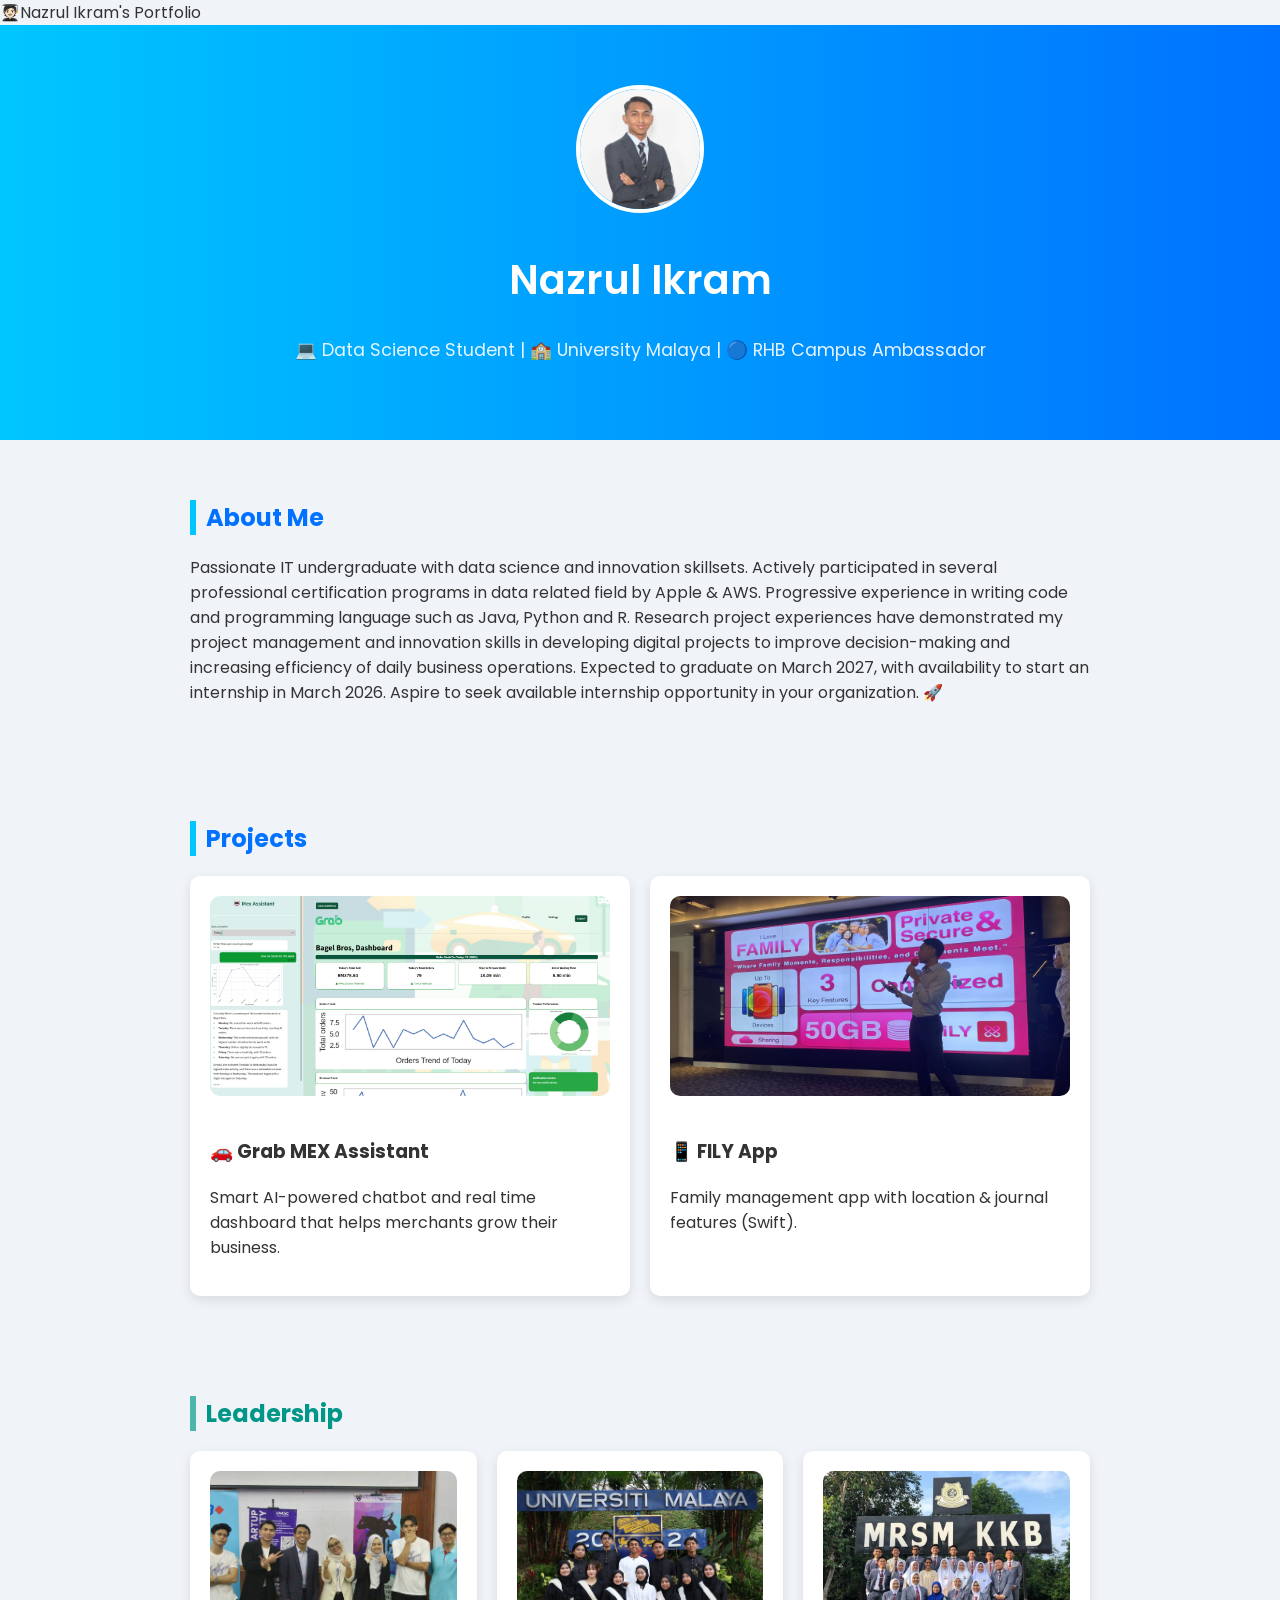
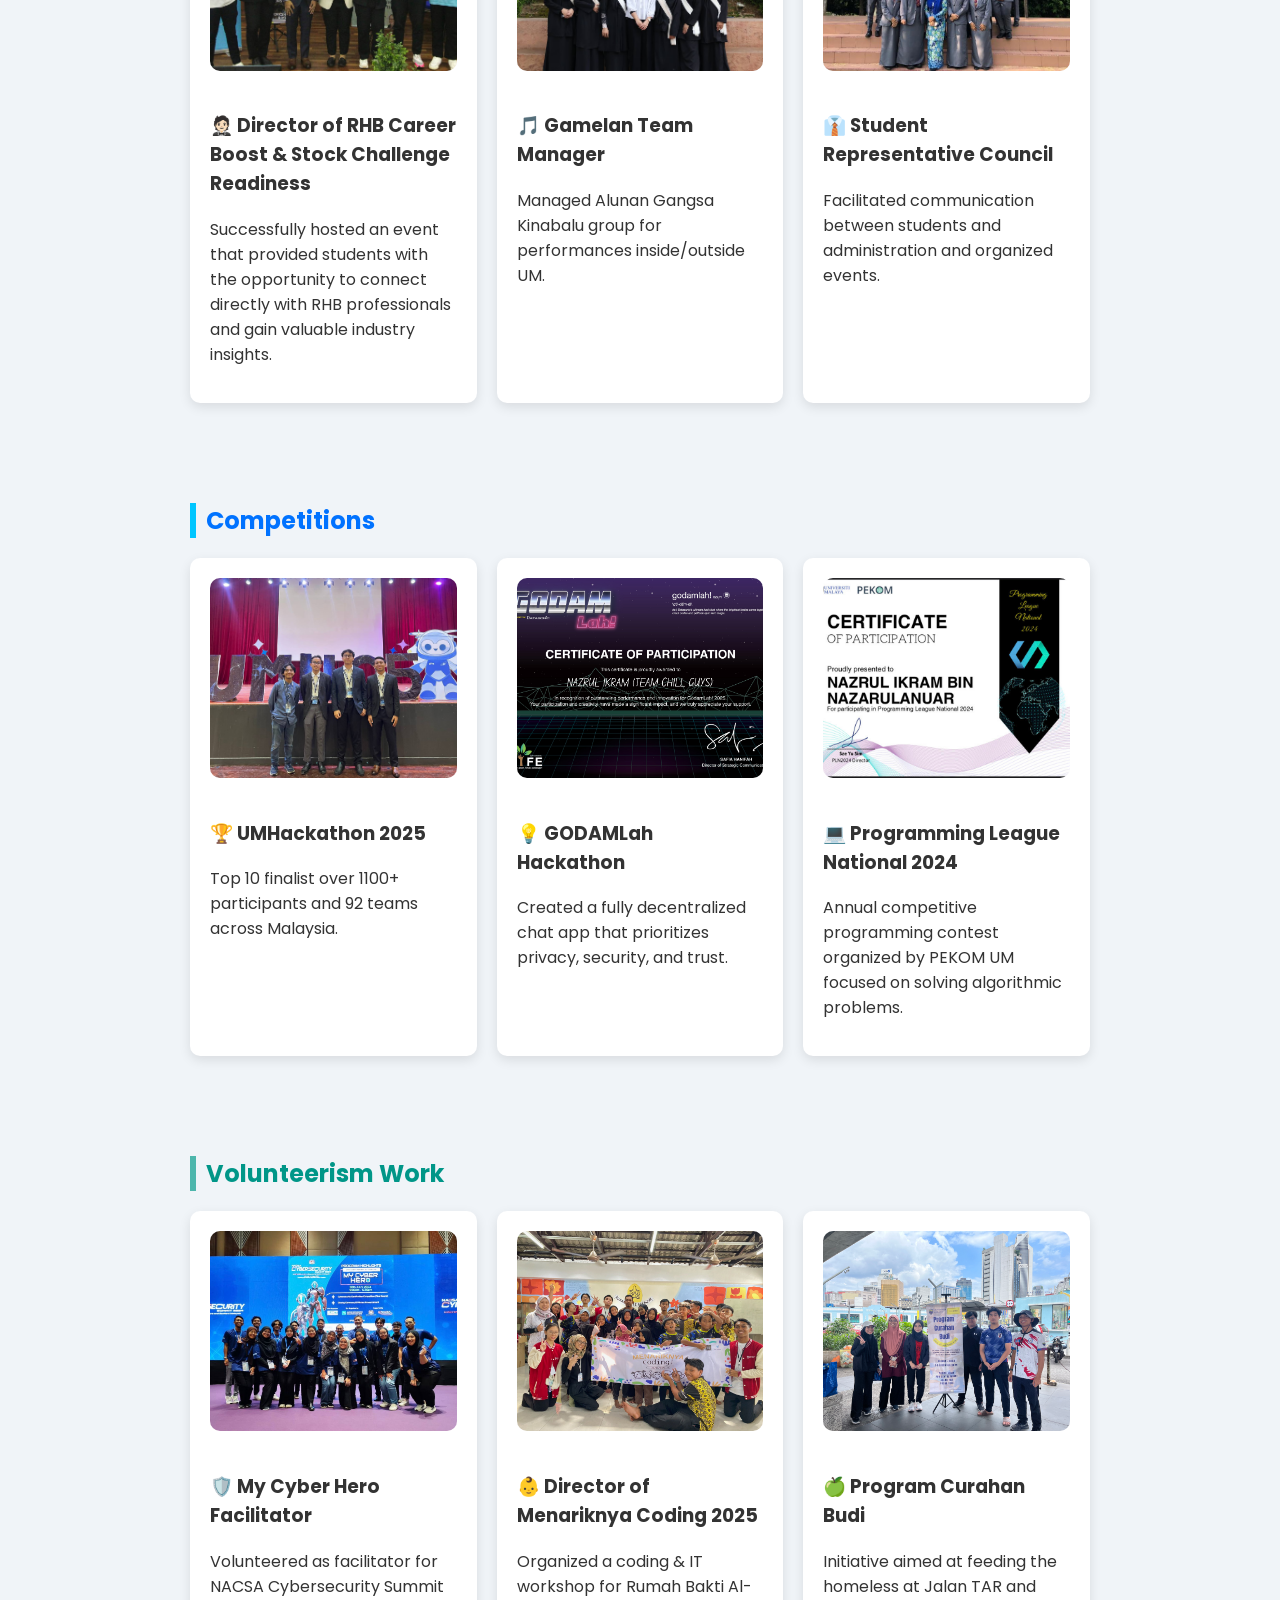
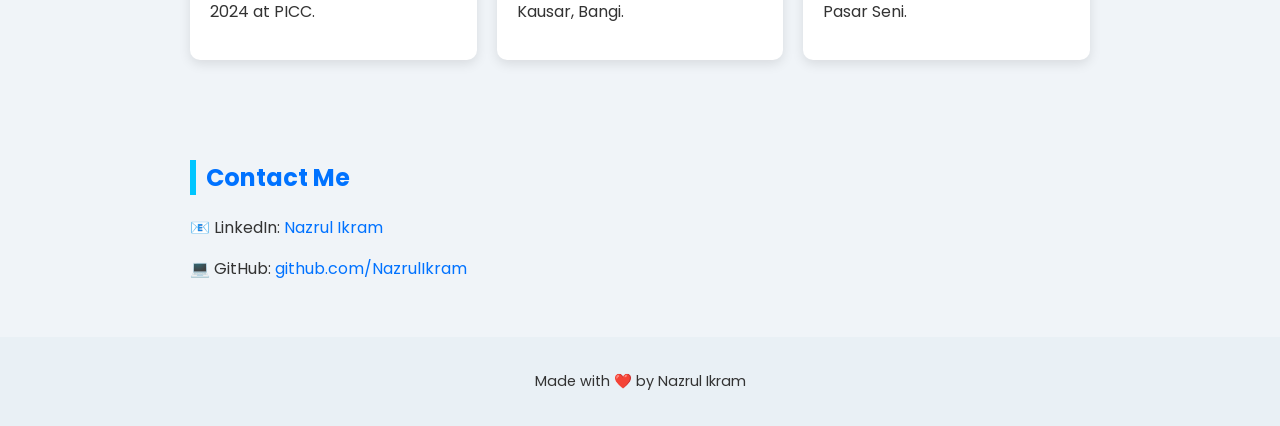
==== index.html @ 5a7ffbc1 "Update index.html" ====
<!DOCTYPE html>
<html lang="en">
<head>
  <meta charset="UTF-8" />
  <meta name="viewport" content="width=device-width, initial-scale=1.0"/>
  <titles>🧑🏻‍🎓Nazrul Ikram's Portfolio</titles>
  <link rel="stylesheet" href="style.css" />
  <link href="https://fonts.googleapis.com/css2?family=Poppins:wght@300;600&display=swap" rel="stylesheet">
</head>
<body>
  <header>
    <div class="hero">
      <img src="image/profile.jpg" alt="Nazrul Ikram" class="profile-pic" />
      <h1 class="main-name">Nazrul Ikram</h1>
      <p class="subtitle">💻 Data Science Student | 🏫 University Malaya | 🔵 RHB Campus Ambassador</p>
    </div>
  </header>

  <section class="about">
    <h2>About Me</h2>
    <p>
      Passionate IT undergraduate with data science and innovation skillsets. Actively participated in several professional certification programs in data related field by Apple & AWS. Progressive experience in writing code and programming language such as Java, Python and R. Research project experiences have demonstrated my project management and innovation skills in developing digital projects to improve decision-making and increasing efficiency of daily business operations. Expected to graduate on March 2027, with availability to start an internship in March 2026. Aspire to seek available internship opportunity in your organization. 🚀
    </p>
  </section>

  <section class="projects">
    <h2>Projects</h2>
    <div class="project-grid">
      <div class="card">
        <img src="image/grabnew.jpg" alt="Grab MEX Assistant" class="project-img" />
        <h3>🚗 Grab MEX Assistant</h3>
        <p>Smart AI-powered chatbot and real time dashboard that helps merchants grow their business.</p>
      </div>
      <div class="card">
        <img src="image/fily.jpg" alt="FILY App" class="project-img" />
        <h3>📱 FILY App</h3>
        <p>Family management app with location & journal features (Swift).</p>
      </div>
    </div>
  </section>

  <section class="leadership">
    <h2>Leadership</h2>
    <div class="project-grid">
      <div class="card">
        <img src="image/photorhbumjpg.jpg" alt="RHB UM" class="project-img" />
        <h3>🤵🏻 Director of RHB Career Boost & Stock Challenge Readiness</h3>
        <p>Successfully hosted an event that provided students with the opportunity to connect directly with RHB professionals and gain valuable industry insights.</p>
      </div>
      <div class="card">
        <img src="image/gamelan.jpg" alt="Alunan Gangsa" class="project-img" />
        <h3>🎵 Gamelan Team Manager</h3>
        <p>Managed Alunan Gangsa Kinabalu group for performances inside/outside UM.</p>
      </div>
      <div class="card">
        <img src="image/srckkb.jpg" alt="SRC MRSM KKB" class="project-img" />
        <h3>👔 Student Representative Council</h3>
        <p>Facilitated communication between students and administration and organized events.</p>
      </div>
    </div>
  </section>

  <section class="competitions">
    <h2>Competitions</h2>
    <div class="project-grid">
      <div class="card">
        <img src="image/photoumhackjpg.jpg" alt="UMHack25" class="project-img" />
        <h3>🏆 UMHackathon 2025</h3>
        <p>Top 10 finalist over 1100+ participants and 92 teams across Malaysia.</p>
      </div>
      <div class="card">
        <img src="image/Hackathon certificate GODAMLAH.png" alt="GODAMLAH" class="project-img" />
        <h3>💡 GODAMLah Hackathon</h3>
        <p>Created a fully decentralized chat app that prioritizes privacy, security, and trust.</p>
      </div>
      <div class="card">
        <img src="image/Hackathon certificate PLN2024.jpg" alt="PLN2024" class="project-img" />
        <h3>💻 Programming League National 2024</h3>
        <p>Annual competitive programming contest organized by PEKOM UM focused on solving algorithmic problems.</p>
      </div>
    </div>
  </section>

  <section class="volunteer">
    <h2>Volunteerism Work</h2>
    <div class="project-grid">
      <div class="card">
        <img src="image/cyberhero.jpg" alt="Cyber Hero" class="project-img" />
        <h3>🛡️ My Cyber Hero Facilitator</h3>
        <p>Volunteered as facilitator for NACSA Cybersecurity Summit 2024 at PICC.</p>
      </div>
      <div class="card">
        <img src="image/rahoma.jpg" alt="Coding Workshop" class="project-img" />
        <h3>👶 Director of Menariknya Coding 2025</h3>
        <p>Organized a coding & IT workshop for Rumah Bakti Al-Kausar, Bangi.</p>
      </div>
      <div class="card">
        <img src="image/dapurpasak2.jpg" alt="Curahan Budi" class="project-img" />
        <h3>🍏 Program Curahan Budi</h3>
        <p>Initiative aimed at feeding the homeless at Jalan TAR and Pasar Seni.</p>
      </div>
    </div>
  </section>

  <section class="contact">
    <h2>Contact Me</h2>
    <p>📧 LinkedIn: <a href="https://www.linkedin.com/in/nazrulikram/" target="_blank">Nazrul Ikram</a></p>
    <p>💻 GitHub: <a href="https://github.com/NazrulIkram" target="_blank">github.com/NazrulIkram</a></p>
  </section>

  <footer>
    <p>Made with ❤️ by Nazrul Ikram</p>
  </footer>
</body>
</html>
---- style.css ----
body {
  margin: 0;
  font-family: 'Poppins', sans-serif;
  background: #f0f4f8;
  color: #333;
}

header {
  background: linear-gradient(to right, #00c6ff, #0072ff);
  padding: 60px 20px;
  text-align: center;
  color: white;
}

.profile-pic {
  width: 120px;
  height: 120px;
  border-radius: 50%;
  border: 4px solid #fff;
  object-fit: cover;
  margin-bottom: 20px;
}

.main-name {
  font-size: 2.5rem;
  font-weight: 600;
  margin-top: 10px;
}

.subtitle {
  font-size: 1.1rem;
  margin-top: 10px;
  opacity: 0.9;
}

section {
  padding: 40px 20px;
  max-width: 900px;
  margin: auto;
}

h2 {
  color: #0072ff;
  border-left: 6px solid #00c6ff;
  padding-left: 10px;
  margin-bottom: 20px;
}

.projects .project-grid,
.leadership .project-grid,
.competitions .project-grid,
.volunteer .project-grid {
  display: grid;
  grid-template-columns: repeat(auto-fit, minmax(250px, 1fr));
  gap: 20px;
}

.card {
  background: white;
  border-radius: 10px;
  box-shadow: 0 4px 12px rgba(0,0,0,0.1);
  padding: 20px;
  transition: transform 0.3s ease, box-shadow 0.3s ease;
}

.card:hover {
  transform: translateY(-5px);
  box-shadow: 0 6px 20px rgba(0,0,0,0.2);
}

.project-img {
  width: 100%;
  height: 200px;
  object-fit: cover;
  border-radius: 10px;
  margin-bottom: 15px;
}

.volunteer h2,
.leadership h2 {
  color: #009688;
  border-left: 6px solid #4db6ac;
}

.contact a {
  color: #0072ff;
  text-decoration: none;
}

footer {
  text-align: center;
  padding: 20px;
  background: #e9f0f5;
  font-size: 0.9rem;
}
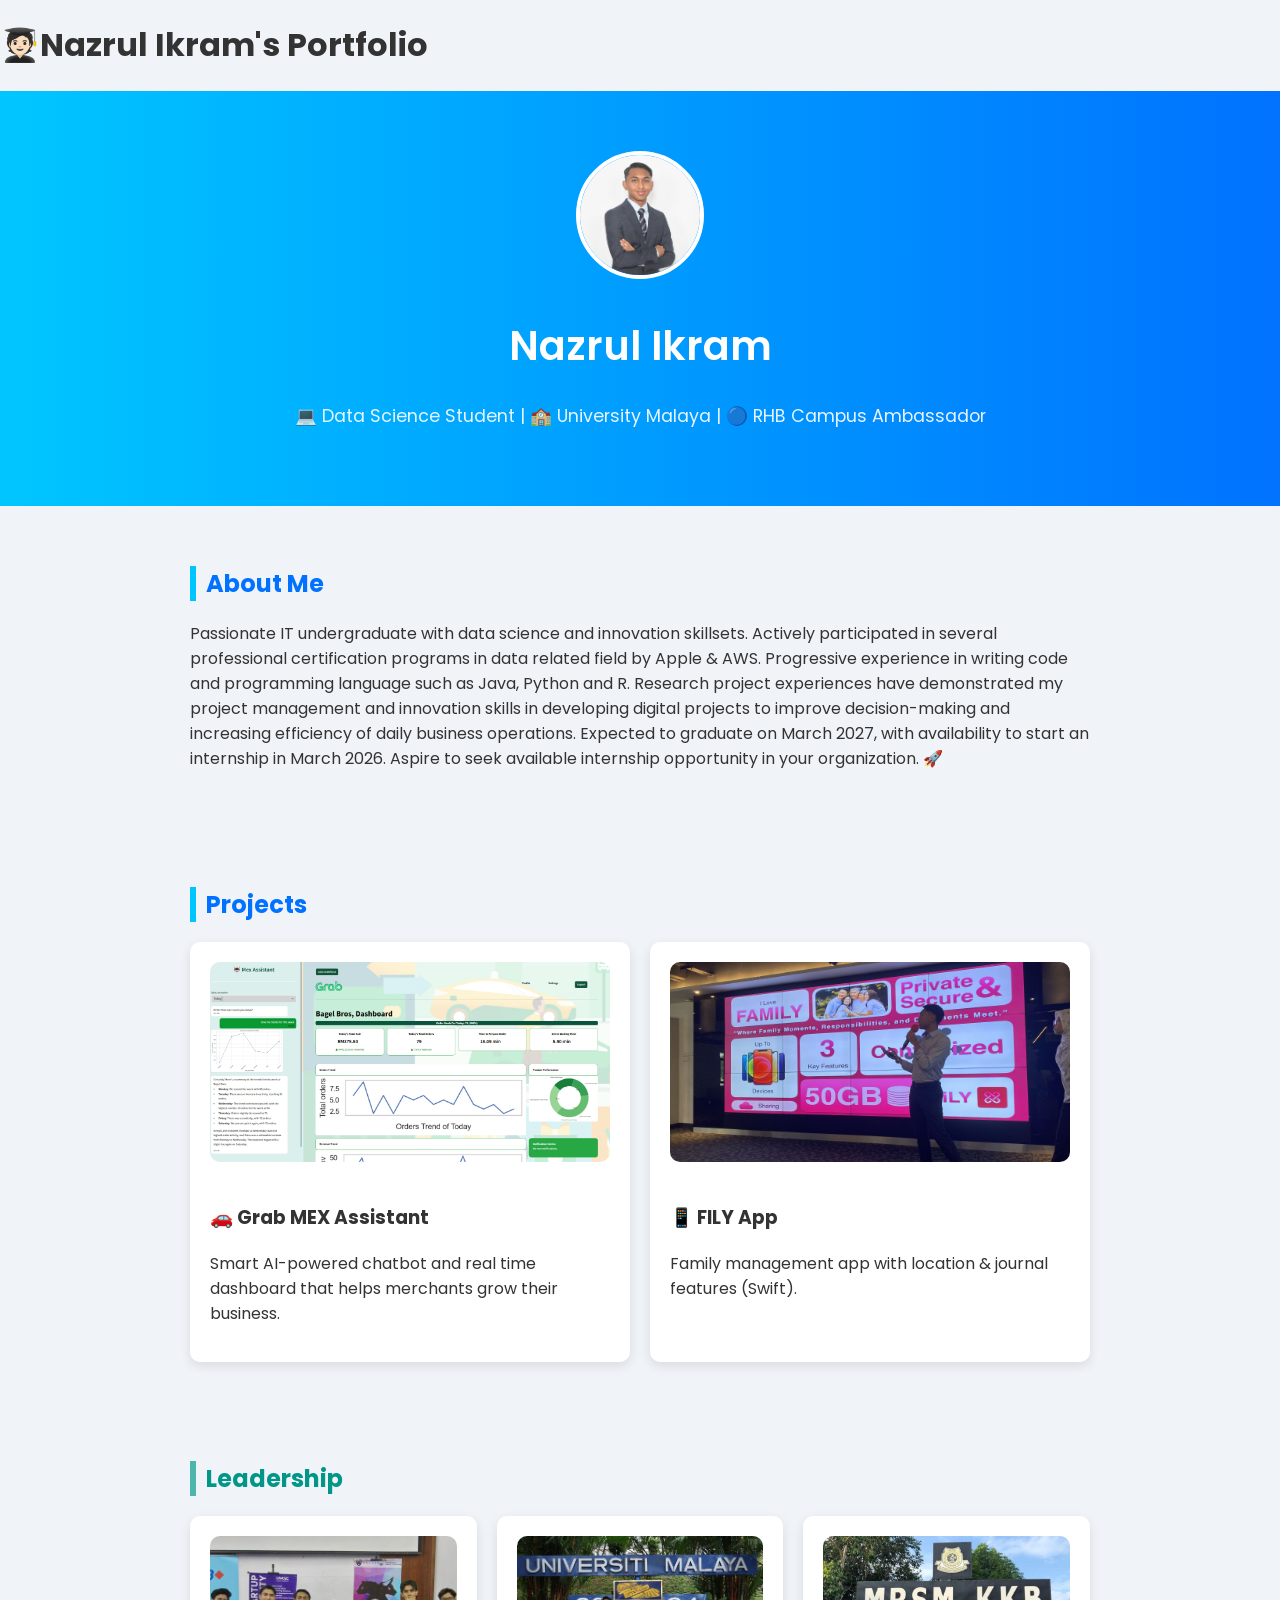
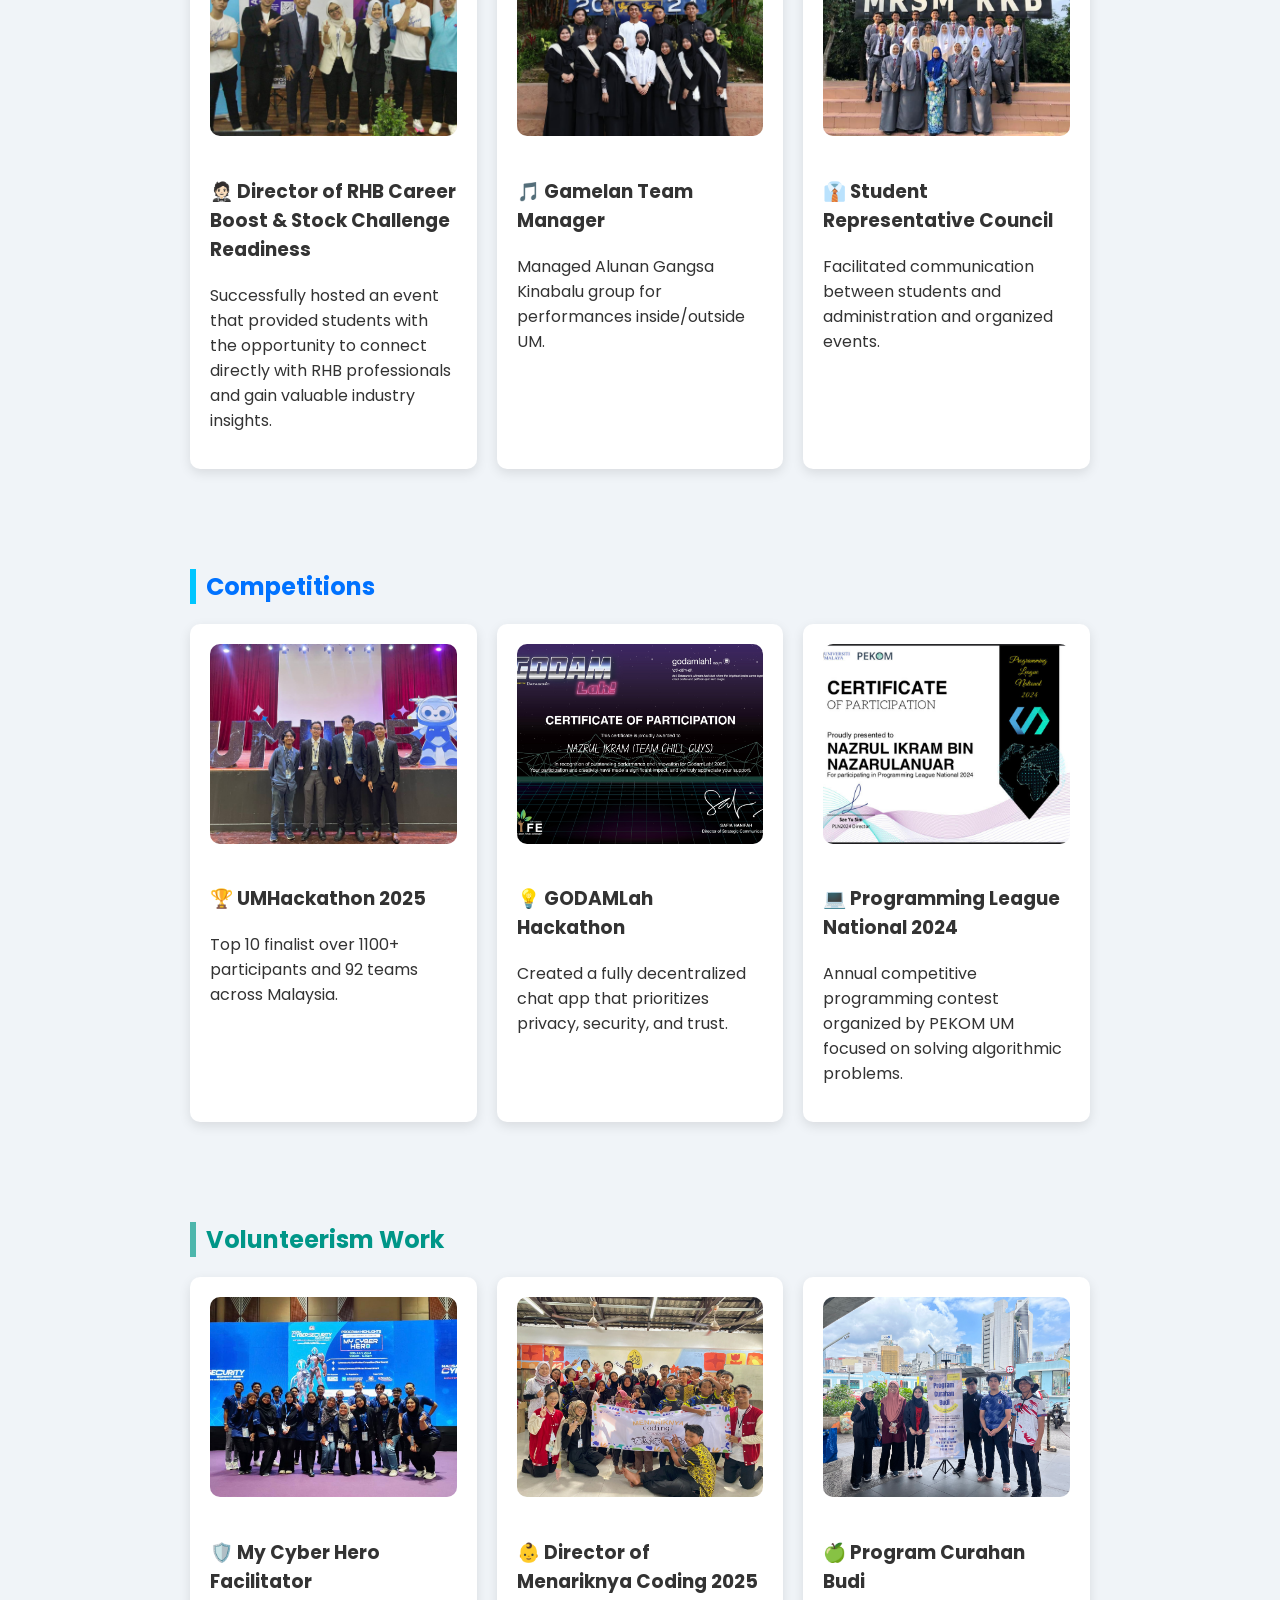
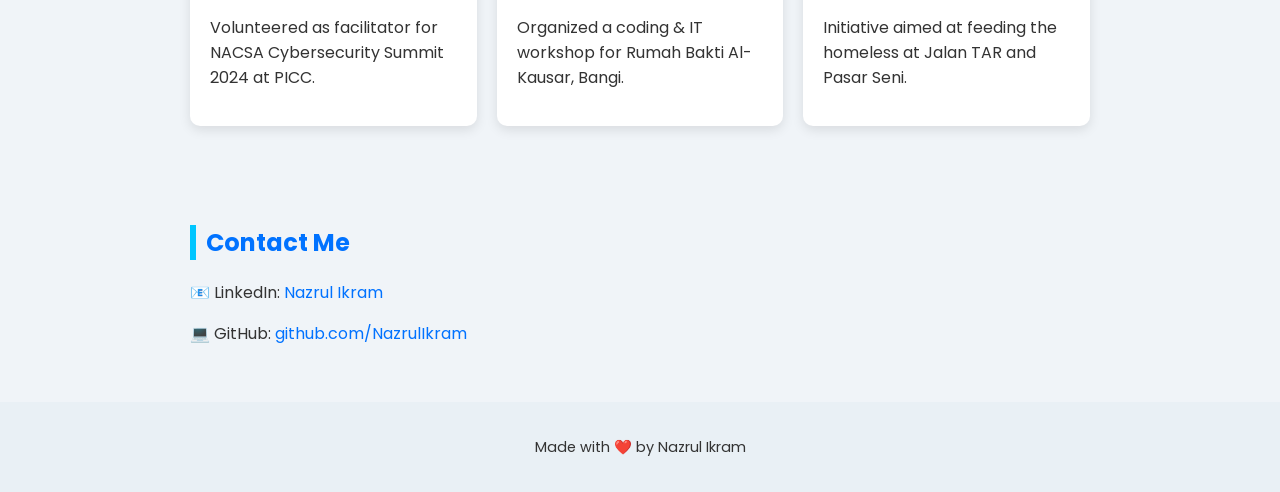
==== commit 6b38a8f5: "Update index.html" ====
--- a/index.html
+++ b/index.html
@@ -3,7 +3,7 @@
 <head>
   <meta charset="UTF-8" />
   <meta name="viewport" content="width=device-width, initial-scale=1.0"/>
-  <titles>🧑🏻‍🎓Nazrul Ikram's Portfolio</titles>
+  <h1>🧑🏻‍🎓Nazrul Ikram's Portfolio</h1>
   <link rel="stylesheet" href="style.css" />
   <link href="https://fonts.googleapis.com/css2?family=Poppins:wght@300;600&display=swap" rel="stylesheet">
 </head>
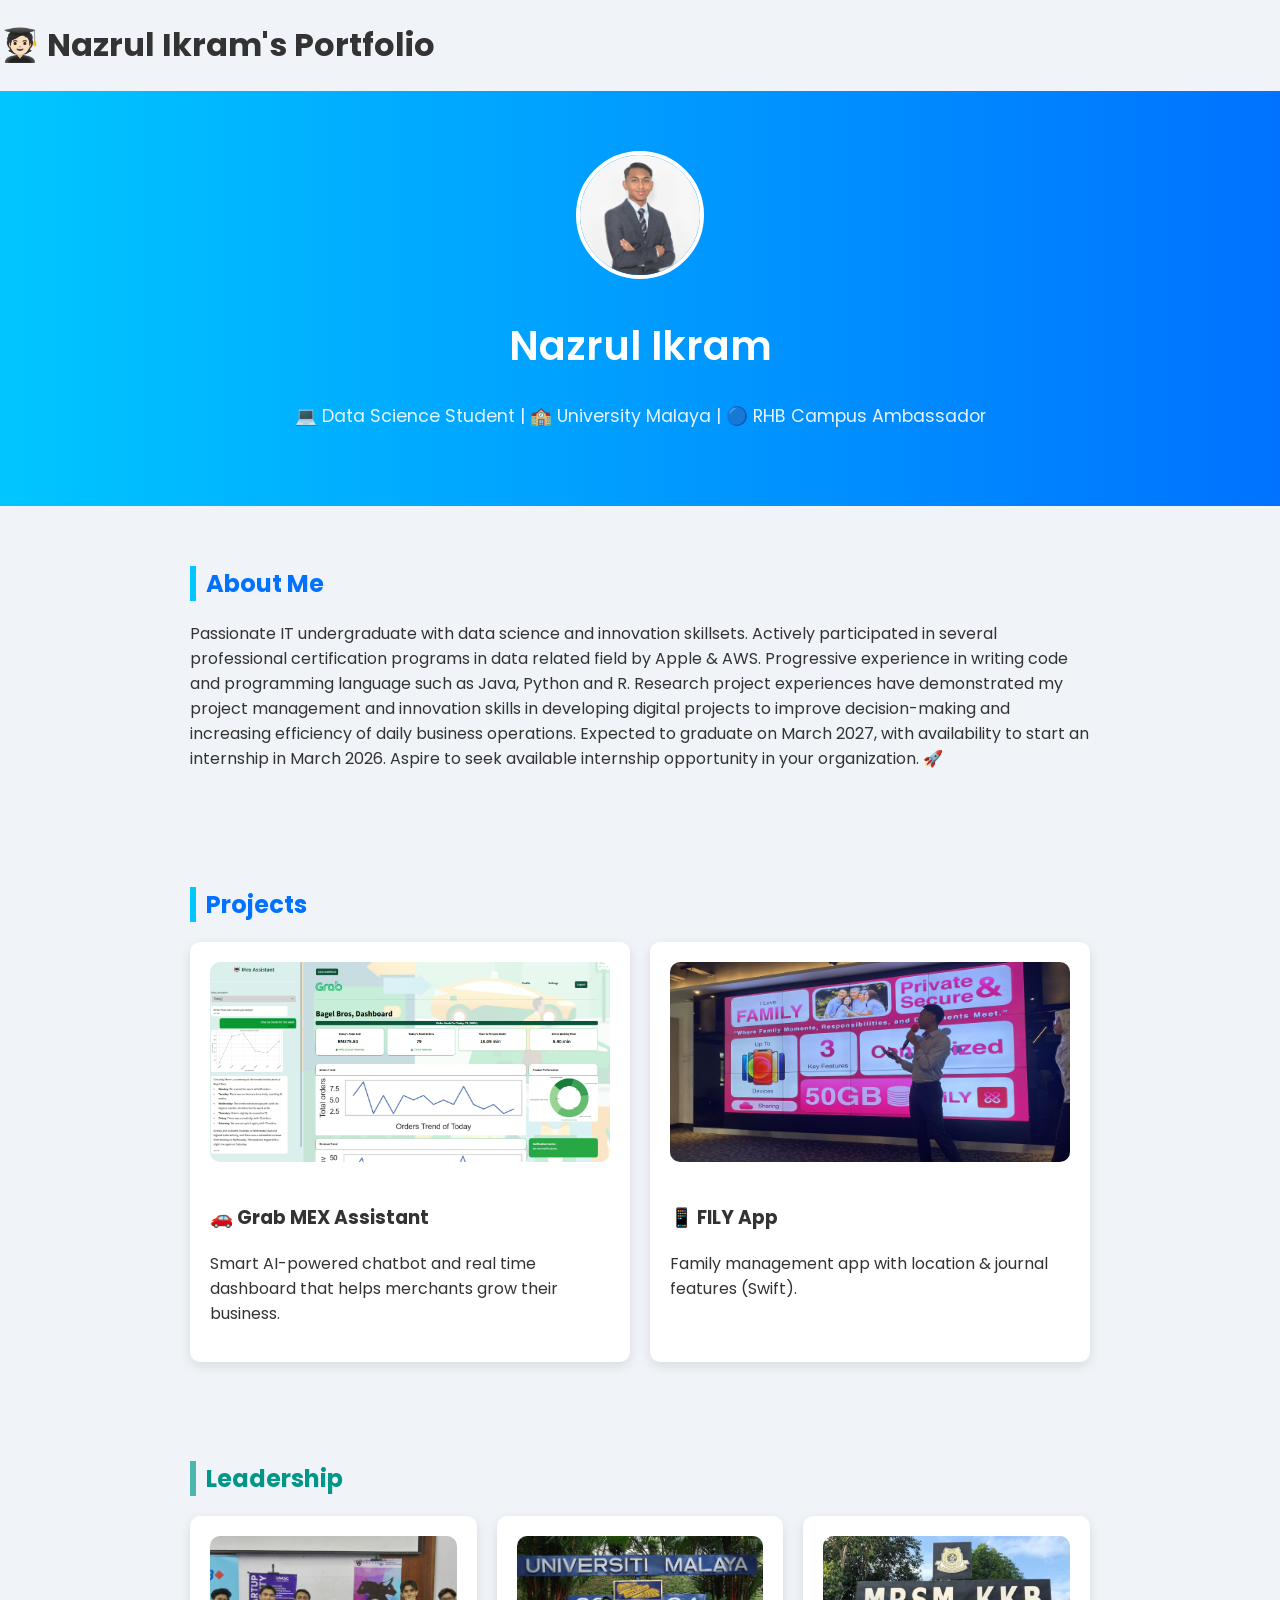
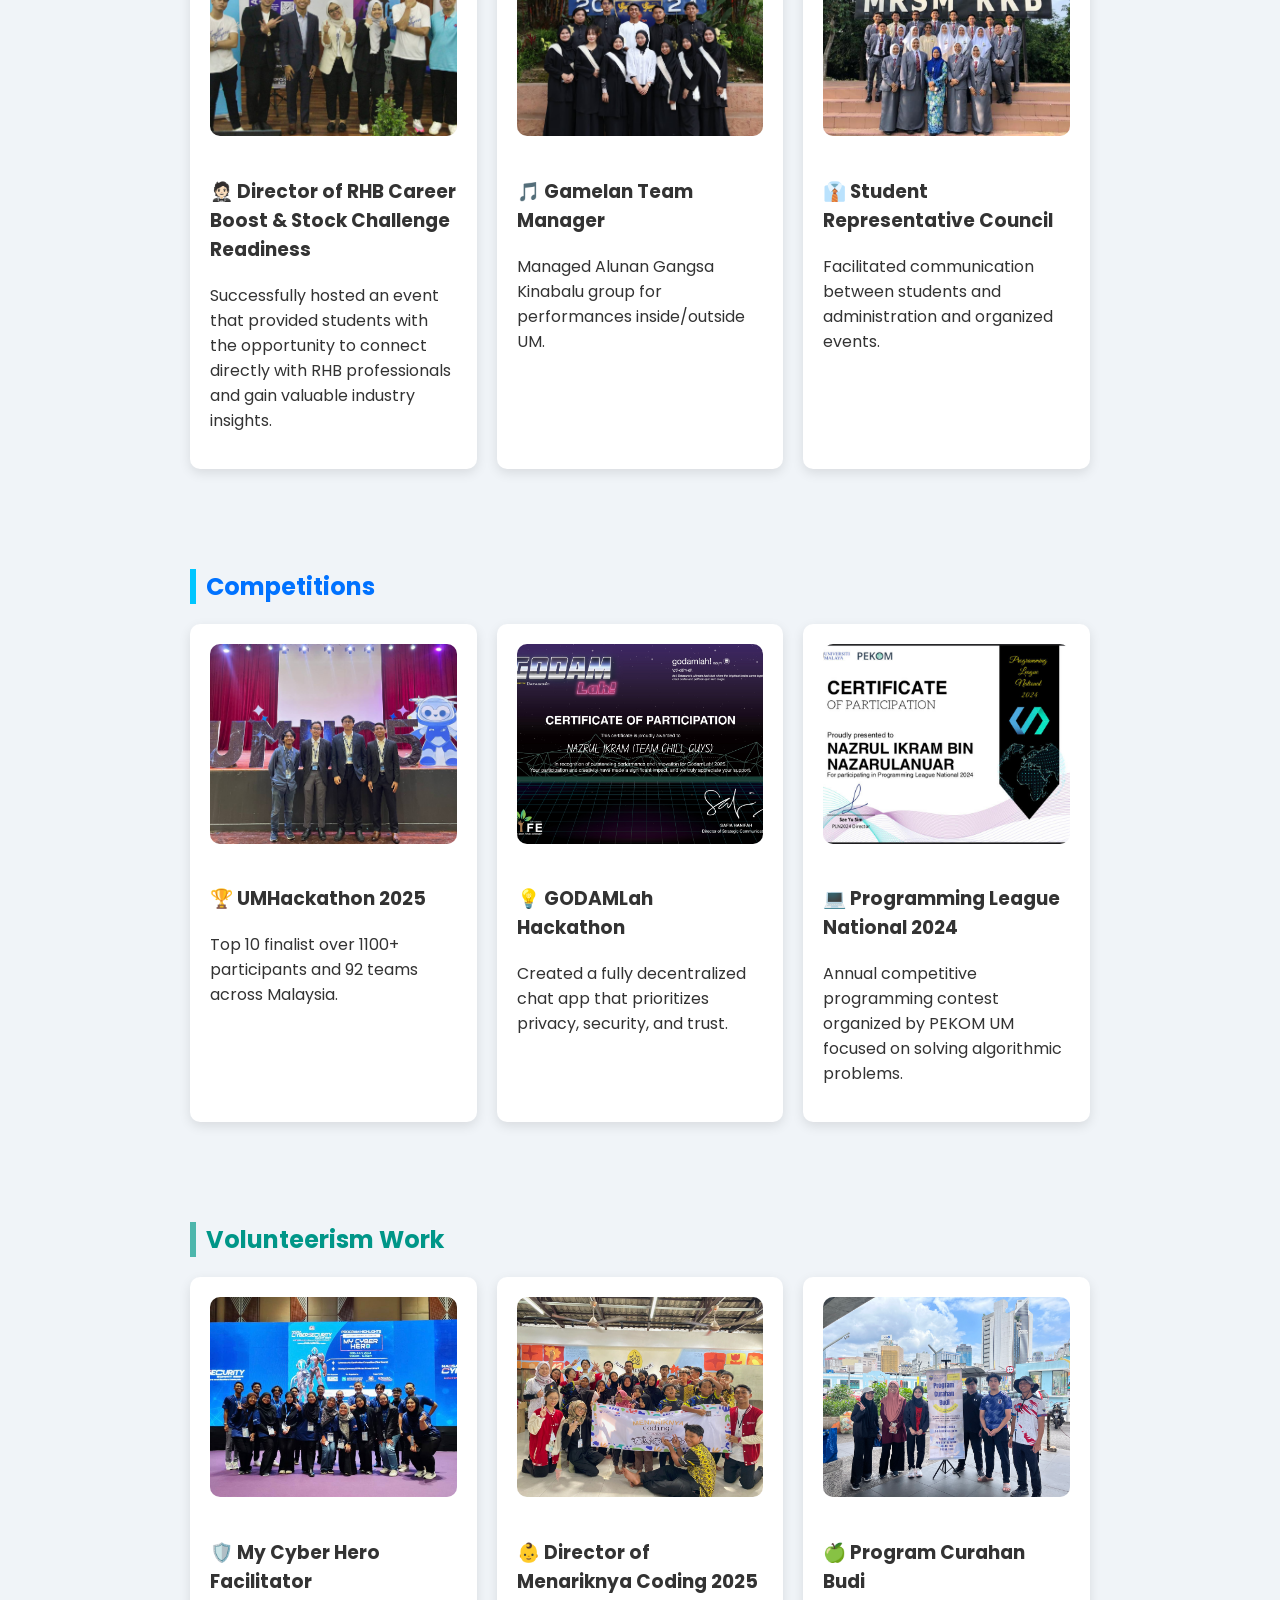
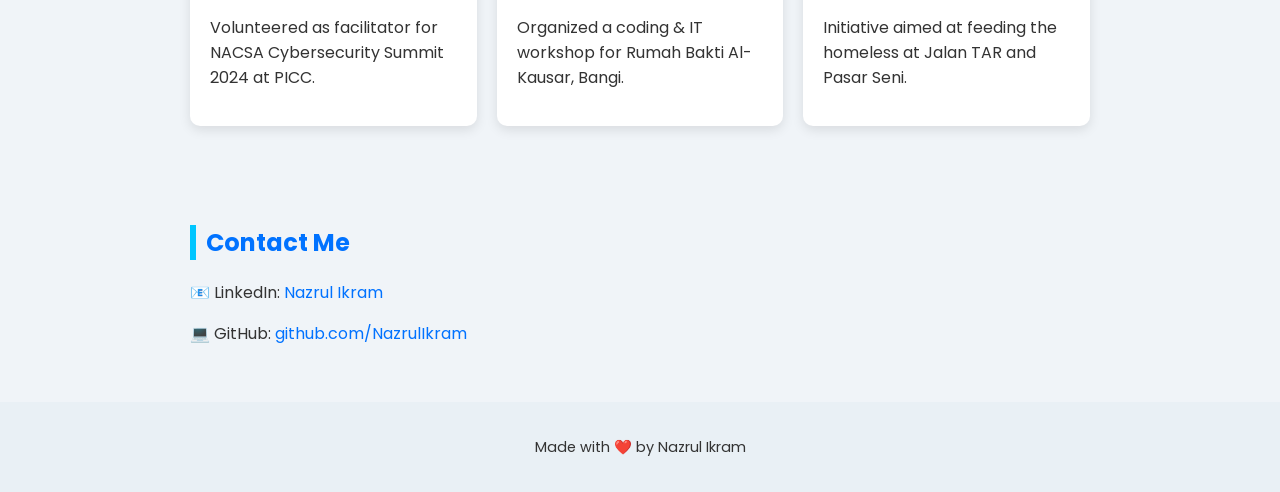
==== commit 995039a5: "Update index.html" ====
--- a/index.html
+++ b/index.html
@@ -3,7 +3,7 @@
 <head>
   <meta charset="UTF-8" />
   <meta name="viewport" content="width=device-width, initial-scale=1.0"/>
-  <h1>🧑🏻‍🎓Nazrul Ikram's Portfolio</h1>
+  <h1>🧑🏻‍🎓 Nazrul Ikram's Portfolio</h1>
   <link rel="stylesheet" href="style.css" />
   <link href="https://fonts.googleapis.com/css2?family=Poppins:wght@300;600&display=swap" rel="stylesheet">
 </head>
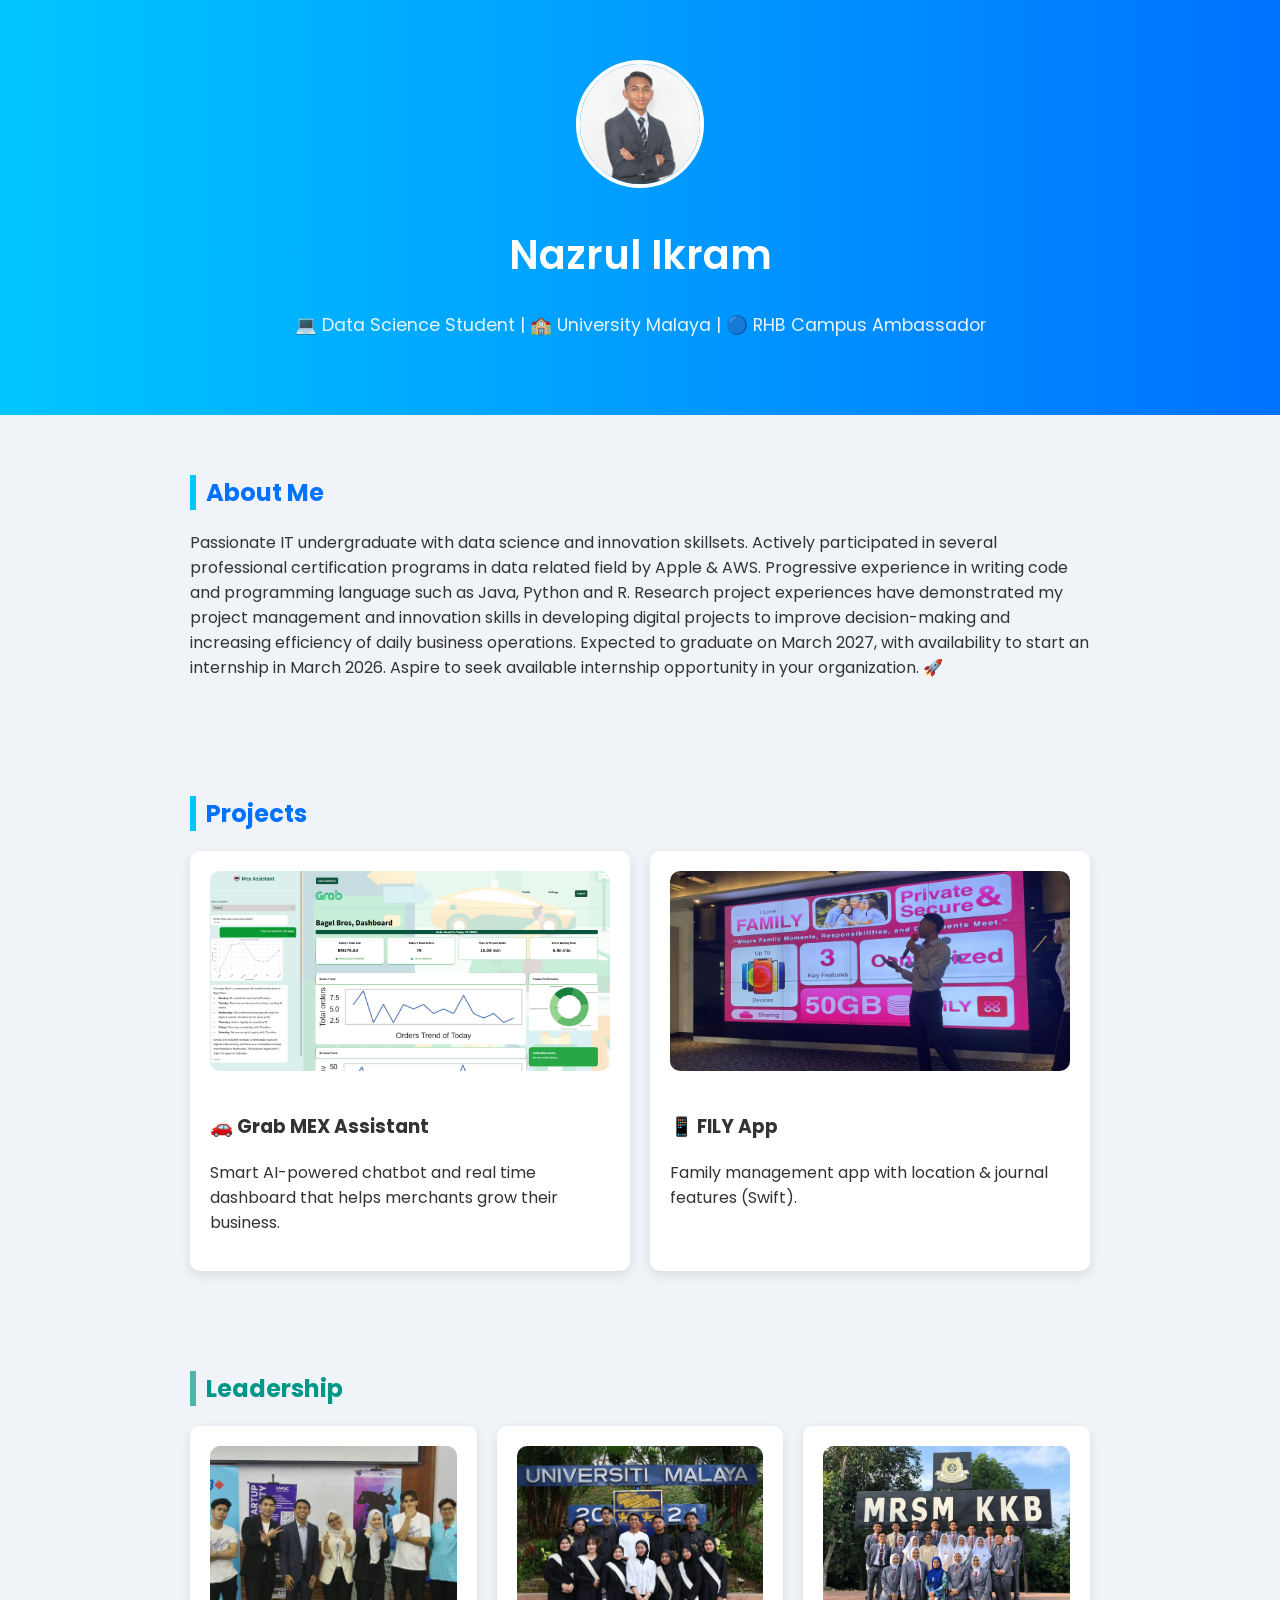
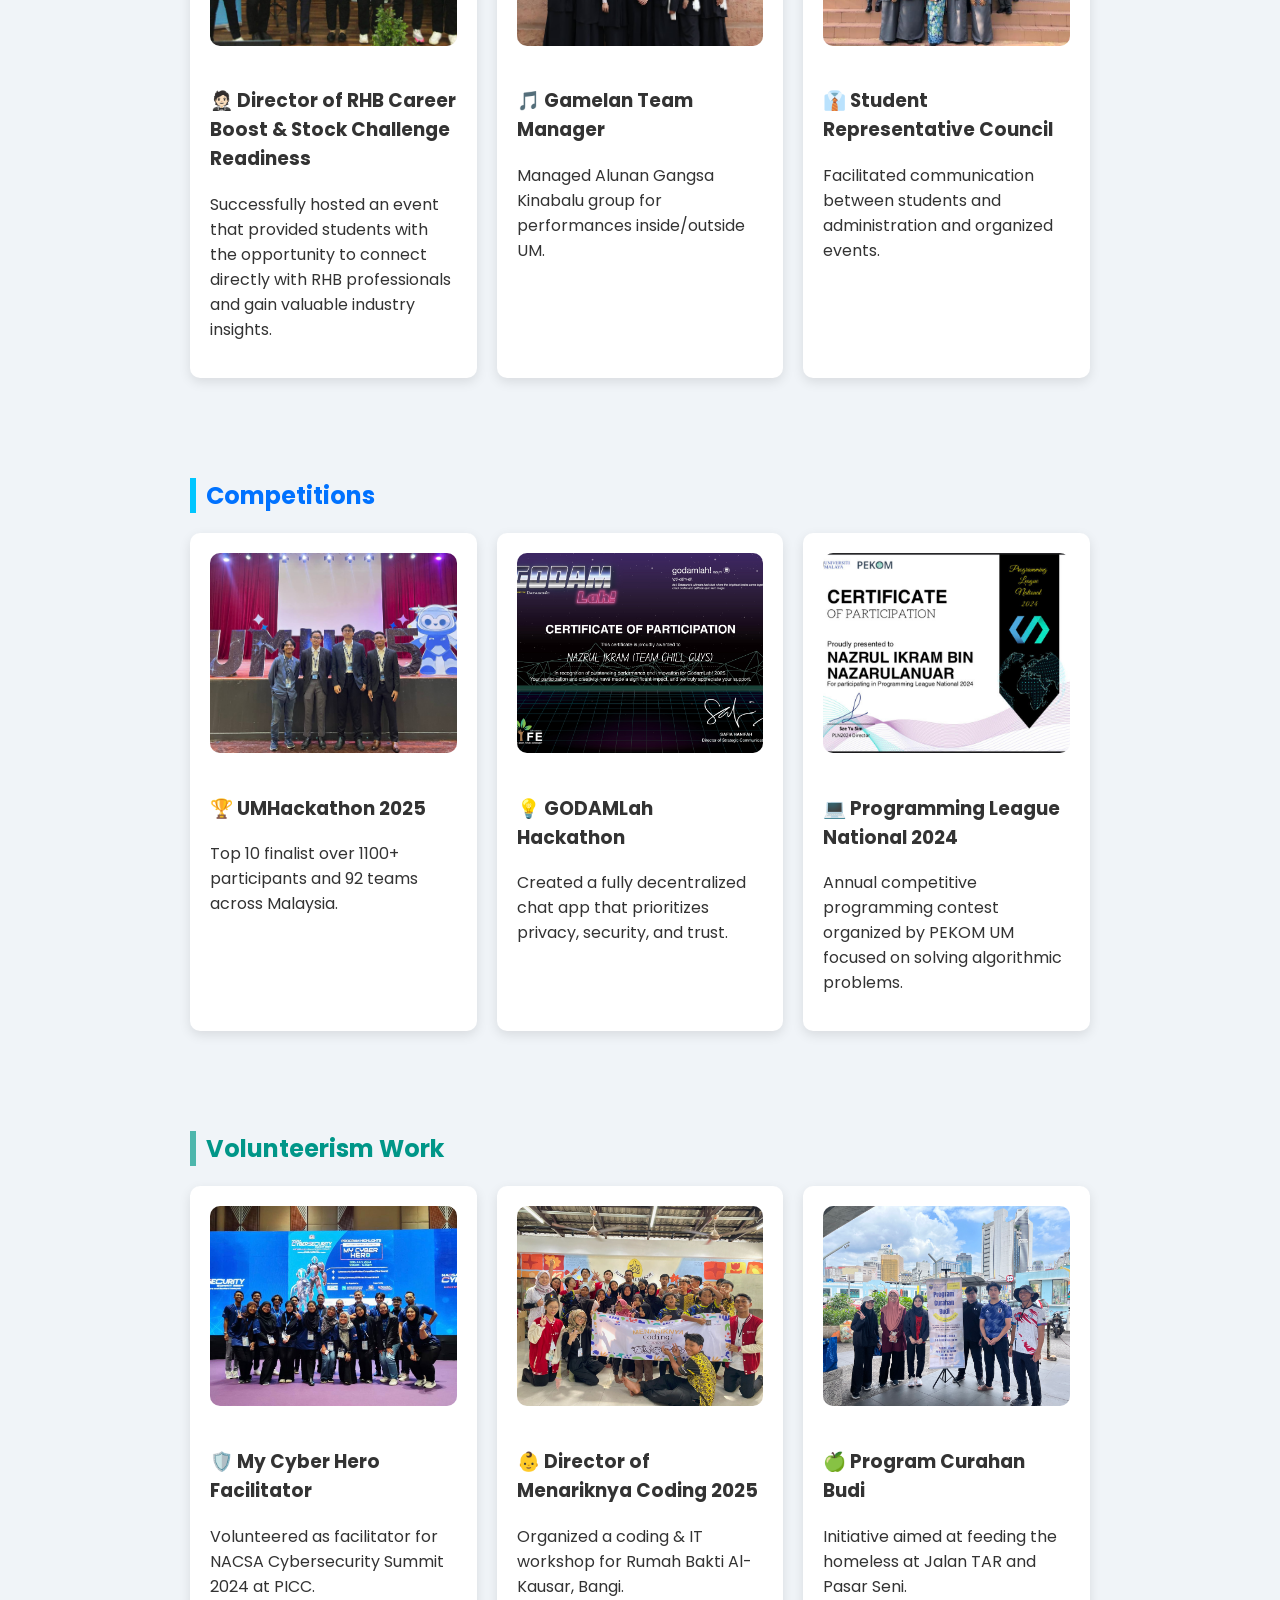
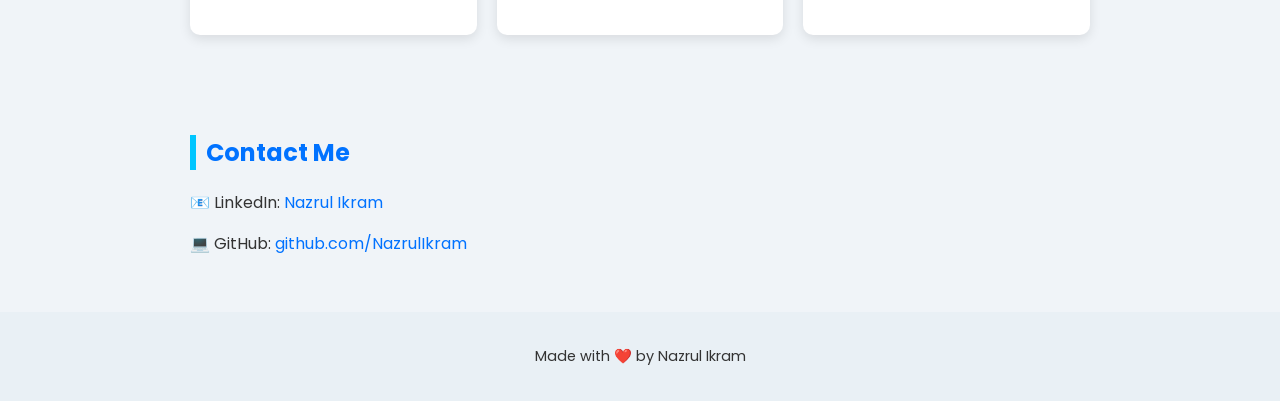
==== commit b535a1d3: "Update index.html" ====
--- a/index.html
+++ b/index.html
@@ -3,7 +3,7 @@
 <head>
   <meta charset="UTF-8" />
   <meta name="viewport" content="width=device-width, initial-scale=1.0"/>
-  <h1>🧑🏻‍🎓 Nazrul Ikram's Portfolio</h1>
+  <title>🧑🏻‍🎓Nazrul Ikram|Portfolio</title>
   <link rel="stylesheet" href="style.css" />
   <link href="https://fonts.googleapis.com/css2?family=Poppins:wght@300;600&display=swap" rel="stylesheet">
 </head>
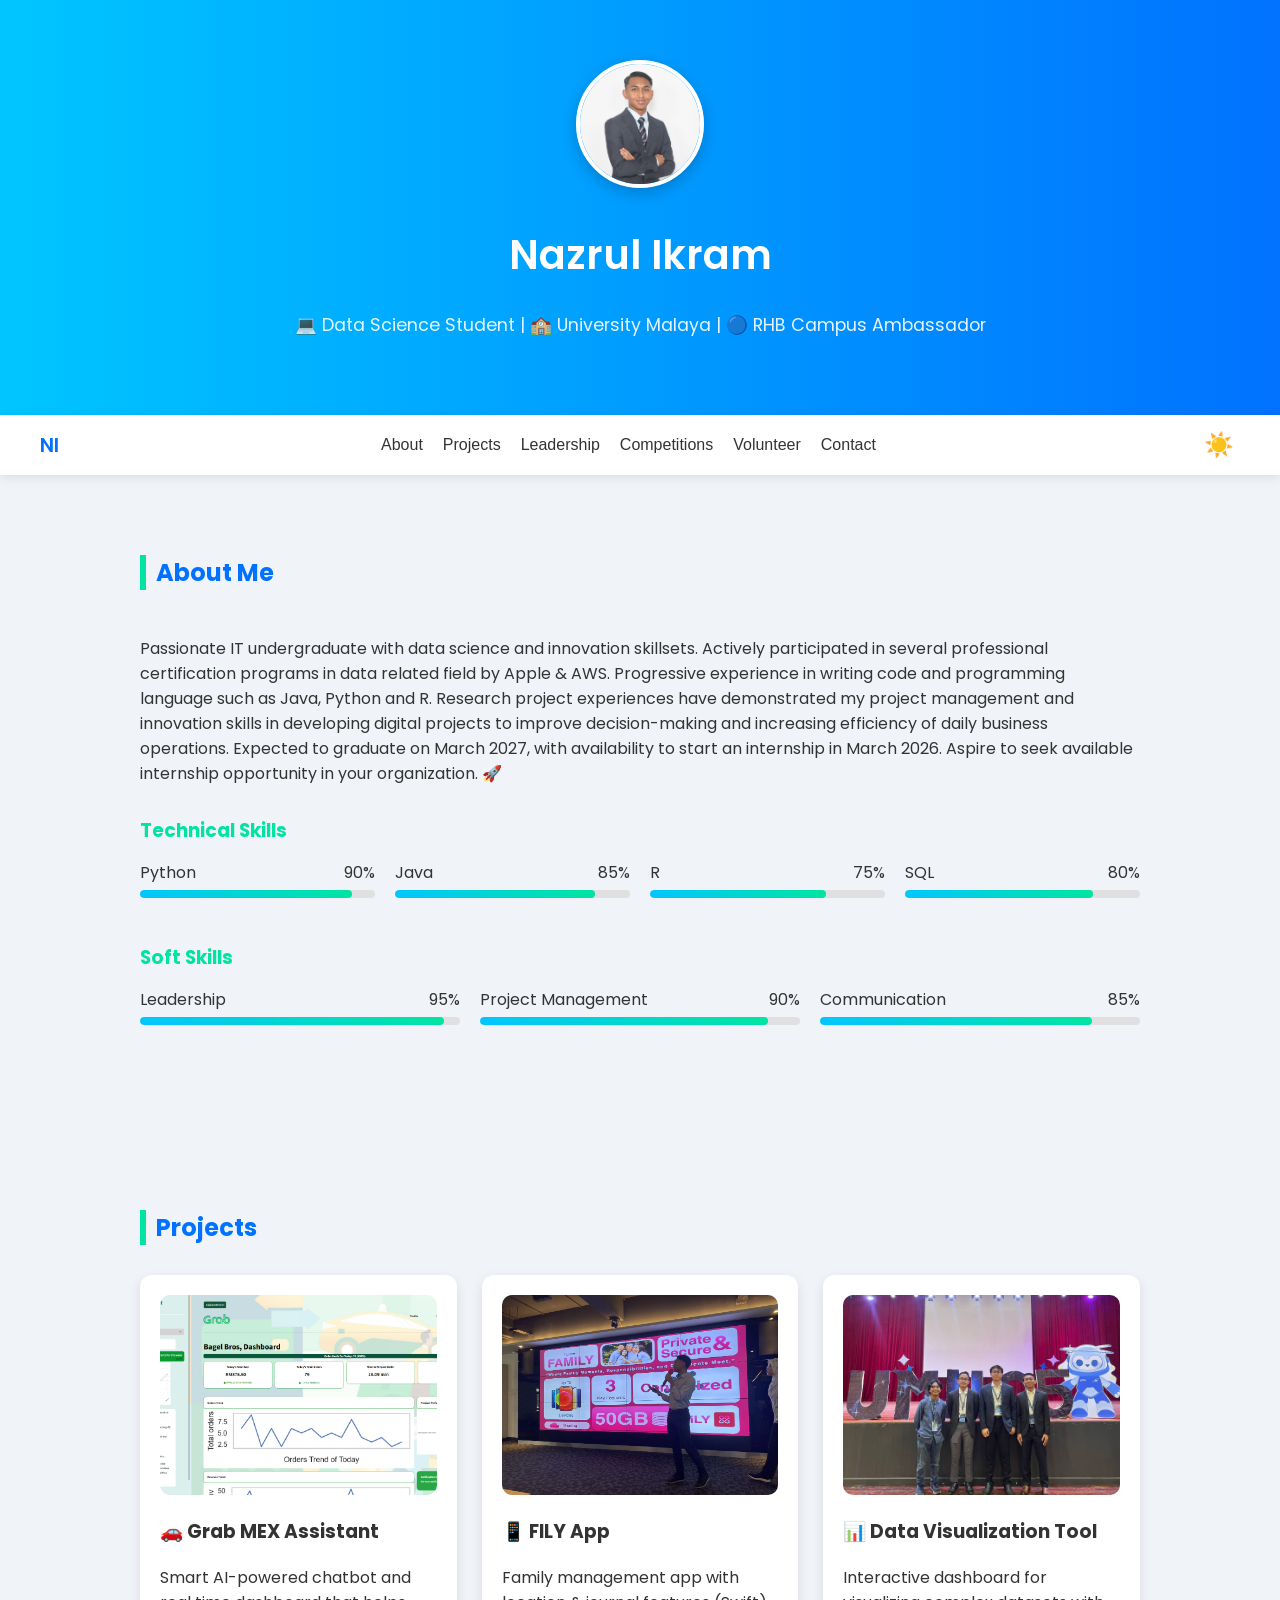
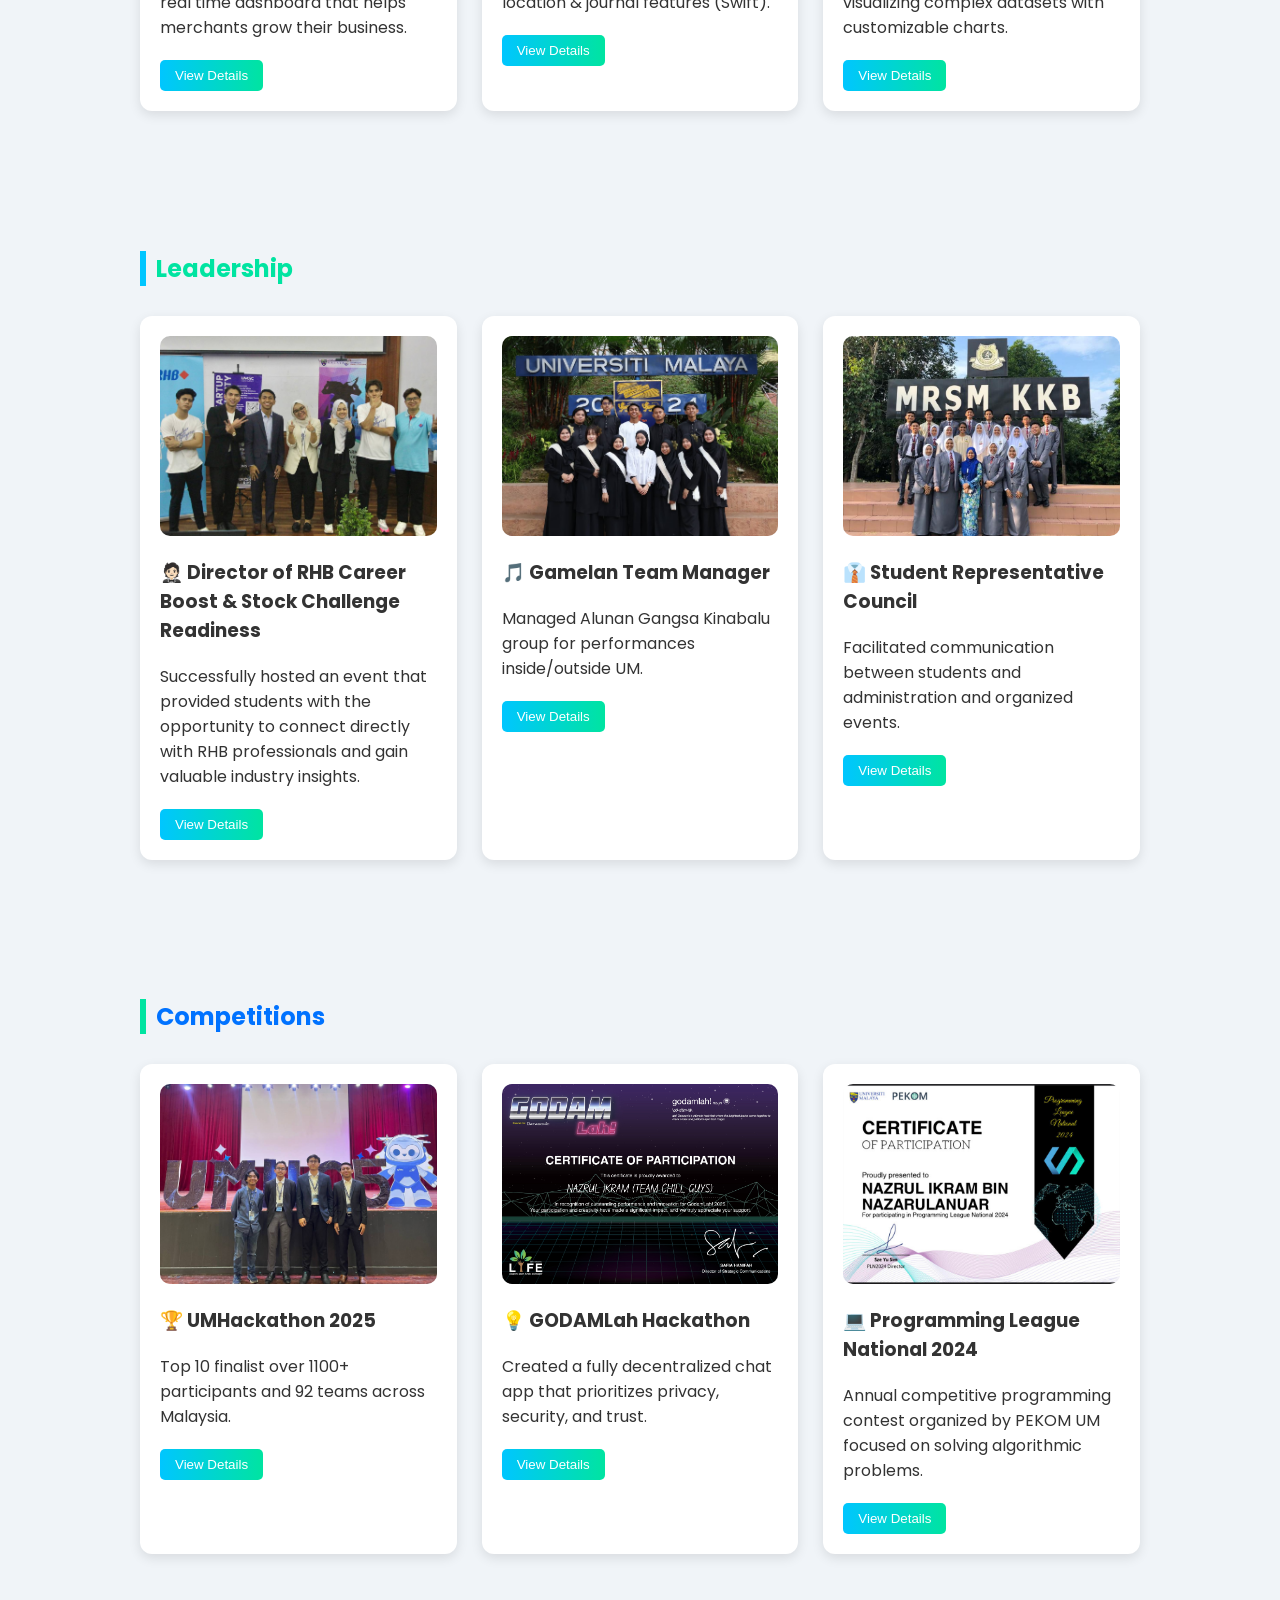
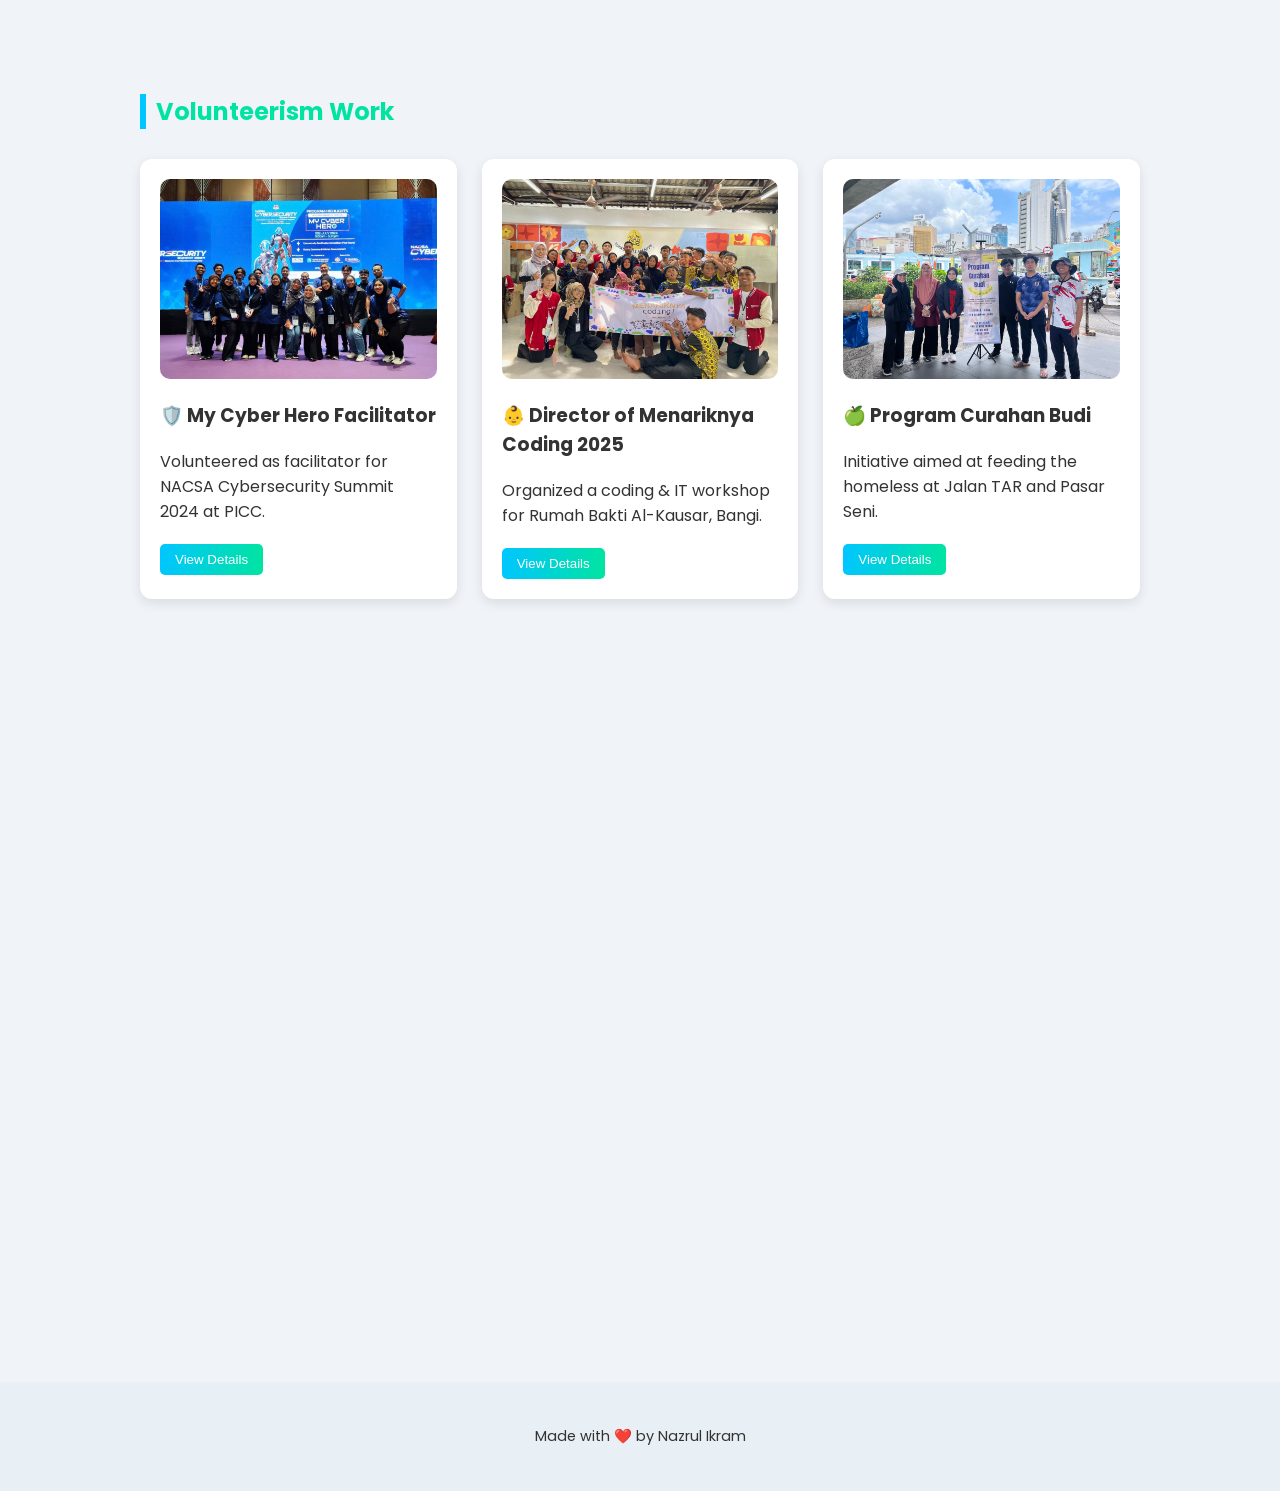
==== commit 243aa39e: "Add files via upload" ====
--- a/index.html
+++ b/index.html
@@ -1,115 +1,235 @@
-<!DOCTYPE html>
-<html lang="en">
-<head>
-  <meta charset="UTF-8" />
-  <meta name="viewport" content="width=device-width, initial-scale=1.0"/>
-  <title>🧑🏻‍🎓Nazrul Ikram|Portfolio</title>
-  <link rel="stylesheet" href="style.css" />
-  <link href="https://fonts.googleapis.com/css2?family=Poppins:wght@300;600&display=swap" rel="stylesheet">
-</head>
-<body>
-  <header>
-    <div class="hero">
-      <img src="image/profile.jpg" alt="Nazrul Ikram" class="profile-pic" />
-      <h1 class="main-name">Nazrul Ikram</h1>
-      <p class="subtitle">💻 Data Science Student | 🏫 University Malaya | 🔵 RHB Campus Ambassador</p>
-    </div>
-  </header>
-
-  <section class="about">
-    <h2>About Me</h2>
-    <p>
-      Passionate IT undergraduate with data science and innovation skillsets. Actively participated in several professional certification programs in data related field by Apple & AWS. Progressive experience in writing code and programming language such as Java, Python and R. Research project experiences have demonstrated my project management and innovation skills in developing digital projects to improve decision-making and increasing efficiency of daily business operations. Expected to graduate on March 2027, with availability to start an internship in March 2026. Aspire to seek available internship opportunity in your organization. 🚀
-    </p>
-  </section>
-
-  <section class="projects">
-    <h2>Projects</h2>
-    <div class="project-grid">
-      <div class="card">
-        <img src="image/grabnew.jpg" alt="Grab MEX Assistant" class="project-img" />
-        <h3>🚗 Grab MEX Assistant</h3>
-        <p>Smart AI-powered chatbot and real time dashboard that helps merchants grow their business.</p>
-      </div>
-      <div class="card">
-        <img src="image/fily.jpg" alt="FILY App" class="project-img" />
-        <h3>📱 FILY App</h3>
-        <p>Family management app with location & journal features (Swift).</p>
-      </div>
-    </div>
-  </section>
-
-  <section class="leadership">
-    <h2>Leadership</h2>
-    <div class="project-grid">
-      <div class="card">
-        <img src="image/photorhbumjpg.jpg" alt="RHB UM" class="project-img" />
-        <h3>🤵🏻 Director of RHB Career Boost & Stock Challenge Readiness</h3>
-        <p>Successfully hosted an event that provided students with the opportunity to connect directly with RHB professionals and gain valuable industry insights.</p>
-      </div>
-      <div class="card">
-        <img src="image/gamelan.jpg" alt="Alunan Gangsa" class="project-img" />
-        <h3>🎵 Gamelan Team Manager</h3>
-        <p>Managed Alunan Gangsa Kinabalu group for performances inside/outside UM.</p>
-      </div>
-      <div class="card">
-        <img src="image/srckkb.jpg" alt="SRC MRSM KKB" class="project-img" />
-        <h3>👔 Student Representative Council</h3>
-        <p>Facilitated communication between students and administration and organized events.</p>
-      </div>
-    </div>
-  </section>
-
-  <section class="competitions">
-    <h2>Competitions</h2>
-    <div class="project-grid">
-      <div class="card">
-        <img src="image/photoumhackjpg.jpg" alt="UMHack25" class="project-img" />
-        <h3>🏆 UMHackathon 2025</h3>
-        <p>Top 10 finalist over 1100+ participants and 92 teams across Malaysia.</p>
-      </div>
-      <div class="card">
-        <img src="image/Hackathon certificate GODAMLAH.png" alt="GODAMLAH" class="project-img" />
-        <h3>💡 GODAMLah Hackathon</h3>
-        <p>Created a fully decentralized chat app that prioritizes privacy, security, and trust.</p>
-      </div>
-      <div class="card">
-        <img src="image/Hackathon certificate PLN2024.jpg" alt="PLN2024" class="project-img" />
-        <h3>💻 Programming League National 2024</h3>
-        <p>Annual competitive programming contest organized by PEKOM UM focused on solving algorithmic problems.</p>
-      </div>
-    </div>
-  </section>
-
-  <section class="volunteer">
-    <h2>Volunteerism Work</h2>
-    <div class="project-grid">
-      <div class="card">
-        <img src="image/cyberhero.jpg" alt="Cyber Hero" class="project-img" />
-        <h3>🛡️ My Cyber Hero Facilitator</h3>
-        <p>Volunteered as facilitator for NACSA Cybersecurity Summit 2024 at PICC.</p>
-      </div>
-      <div class="card">
-        <img src="image/rahoma.jpg" alt="Coding Workshop" class="project-img" />
-        <h3>👶 Director of Menariknya Coding 2025</h3>
-        <p>Organized a coding & IT workshop for Rumah Bakti Al-Kausar, Bangi.</p>
-      </div>
-      <div class="card">
-        <img src="image/dapurpasak2.jpg" alt="Curahan Budi" class="project-img" />
-        <h3>🍏 Program Curahan Budi</h3>
-        <p>Initiative aimed at feeding the homeless at Jalan TAR and Pasar Seni.</p>
-      </div>
-    </div>
-  </section>
-
-  <section class="contact">
-    <h2>Contact Me</h2>
-    <p>📧 LinkedIn: <a href="https://www.linkedin.com/in/nazrulikram/" target="_blank">Nazrul Ikram</a></p>
-    <p>💻 GitHub: <a href="https://github.com/NazrulIkram" target="_blank">github.com/NazrulIkram</a></p>
-  </section>
-
-  <footer>
-    <p>Made with ❤️ by Nazrul Ikram</p>
-  </footer>
-</body>
-</html>
+<!DOCTYPE html>
+<html lang="en">
+<head>
+  <meta charset="UTF-8" />
+  <meta name="viewport" content="width=device-width, initial-scale=1.0"/>
+  <title>🧑🏻‍🎓Nazrul Ikram|Portfolio</title>
+  <link rel="stylesheet" href="style.css" />
+  <link href="https://fonts.googleapis.com/css2?family=Poppins:wght@300;600&display=swap" rel="stylesheet">
+  <script src="script.js" defer></script>
+</head>
+<body>
+  <header>
+    <div class="hero">
+      <img src="image/profile.jpg" alt="Nazrul Ikram" class="profile-pic" />
+      <h1 class="main-name">Nazrul Ikram</h1>
+      <p class="subtitle">💻 Data Science Student | 🏫 University Malaya | 🔵 RHB Campus Ambassador</p>
+    </div>
+  </header>
+
+  <section class="about">
+    <h2>About Me</h2>
+    <p>
+      Passionate IT undergraduate with data science and innovation skillsets. Actively participated in several professional certification programs in data related field by Apple & AWS. Progressive experience in writing code and programming language such as Java, Python and R. Research project experiences have demonstrated my project management and innovation skills in developing digital projects to improve decision-making and increasing efficiency of daily business operations. Expected to graduate on March 2027, with availability to start an internship in March 2026. Aspire to seek available internship opportunity in your organization. 🚀
+    </p>
+    
+    <!-- Added Skills Section -->
+    <div class="skills">
+      <div class="skill-category">
+        <h3>Technical Skills</h3>
+        <div class="skill-bars">
+          <div class="skill-bar">
+            <div class="skill-info">
+              <span>Python</span>
+              <span>90%</span>
+            </div>
+            <div class="skill-progress">
+              <div class="skill-progress-bar" style="width: 90%"></div>
+            </div>
+          </div>
+          <div class="skill-bar">
+            <div class="skill-info">
+              <span>Java</span>
+              <span>85%</span>
+            </div>
+            <div class="skill-progress">
+              <div class="skill-progress-bar" style="width: 85%"></div>
+            </div>
+          </div>
+          <div class="skill-bar">
+            <div class="skill-info">
+              <span>R</span>
+              <span>75%</span>
+            </div>
+            <div class="skill-progress">
+              <div class="skill-progress-bar" style="width: 75%"></div>
+            </div>
+          </div>
+          <div class="skill-bar">
+            <div class="skill-info">
+              <span>SQL</span>
+              <span>80%</span>
+            </div>
+            <div class="skill-progress">
+              <div class="skill-progress-bar" style="width: 80%"></div>
+            </div>
+          </div>
+        </div>
+      </div>
+      
+      <div class="skill-category">
+        <h3>Soft Skills</h3>
+        <div class="skill-bars">
+          <div class="skill-bar">
+            <div class="skill-info">
+              <span>Leadership</span>
+              <span>95%</span>
+            </div>
+            <div class="skill-progress">
+              <div class="skill-progress-bar" style="width: 95%"></div>
+            </div>
+          </div>
+          <div class="skill-bar">
+            <div class="skill-info">
+              <span>Project Management</span>
+              <span>90%</span>
+            </div>
+            <div class="skill-progress">
+              <div class="skill-progress-bar" style="width: 90%"></div>
+            </div>
+          </div>
+          <div class="skill-bar">
+            <div class="skill-info">
+              <span>Communication</span>
+              <span>85%</span>
+            </div>
+            <div class="skill-progress">
+              <div class="skill-progress-bar" style="width: 85%"></div>
+            </div>
+          </div>
+        </div>
+      </div>
+    </div>
+  </section>
+
+  <section class="projects">
+    <h2>Projects</h2>
+    <div class="project-grid">
+      <div class="card">
+        <img src="image/grabnew.jpg" alt="Grab MEX Assistant" class="project-img" />
+        <h3>🚗 Grab MEX Assistant</h3>
+        <p>Smart AI-powered chatbot and real time dashboard that helps merchants grow their business.</p>
+        <div class="card-overlay">
+          <p>Technologies: Python, TensorFlow, React</p>
+        </div>
+      </div>
+      <div class="card">
+        <img src="image/fily.jpg" alt="FILY App" class="project-img" />
+        <h3>📱 FILY App</h3>
+        <p>Family management app with location & journal features (Swift).</p>
+        <div class="card-overlay">
+          <p>Technologies: Swift, Firebase, MapKit</p>
+        </div>
+      </div>
+      <!-- Added a new project card -->
+      <div class="card">
+        <img src="image/photoumhackjpg.jpg" alt="Data Visualization Tool" class="project-img" />
+        <h3>📊 Data Visualization Tool</h3>
+        <p>Interactive dashboard for visualizing complex datasets with customizable charts.</p>
+        <div class="card-overlay">
+          <p>Technologies: D3.js, React, Node.js</p>
+        </div>
+      </div>
+    </div>
+  </section>
+
+  <section class="leadership">
+    <h2>Leadership</h2>
+    <div class="project-grid">
+      <div class="card">
+        <img src="image/photorhbumjpg.jpg" alt="RHB UM" class="project-img" />
+        <h3>🤵🏻 Director of RHB Career Boost & Stock Challenge Readiness</h3>
+        <p>Successfully hosted an event that provided students with the opportunity to connect directly with RHB professionals and gain valuable industry insights.</p>
+      </div>
+      <div class="card">
+        <img src="image/gamelan.jpg" alt="Alunan Gangsa" class="project-img" />
+        <h3>🎵 Gamelan Team Manager</h3>
+        <p>Managed Alunan Gangsa Kinabalu group for performances inside/outside UM.</p>
+      </div>
+      <div class="card">
+        <img src="image/srckkb.jpg" alt="SRC MRSM KKB" class="project-img" />
+        <h3>👔 Student Representative Council</h3>
+        <p>Facilitated communication between students and administration and organized events.</p>
+      </div>
+    </div>
+  </section>
+
+  <section class="competitions">
+    <h2>Competitions</h2>
+    <div class="project-grid">
+      <div class="card">
+        <img src="image/photoumhackjpg.jpg" alt="UMHack25" class="project-img" />
+        <h3>🏆 UMHackathon 2025</h3>
+        <p>Top 10 finalist over 1100+ participants and 92 teams across Malaysia.</p>
+      </div>
+      <div class="card">
+        <img src="image/Hackathon certificate GODAMLAH.png" alt="GODAMLAH" class="project-img" />
+        <h3>💡 GODAMLah Hackathon</h3>
+        <p>Created a fully decentralized chat app that prioritizes privacy, security, and trust.</p>
+      </div>
+      <div class="card">
+        <img src="image/Hackathon certificate PLN2024.jpg" alt="PLN2024" class="project-img" />
+        <h3>💻 Programming League National 2024</h3>
+        <p>Annual competitive programming contest organized by PEKOM UM focused on solving algorithmic problems.</p>
+      </div>
+    </div>
+  </section>
+
+  <section class="volunteer">
+    <h2>Volunteerism Work</h2>
+    <div class="project-grid">
+      <div class="card">
+        <img src="image/cyberhero.jpg" alt="Cyber Hero" class="project-img" />
+        <h3>🛡️ My Cyber Hero Facilitator</h3>
+        <p>Volunteered as facilitator for NACSA Cybersecurity Summit 2024 at PICC.</p>
+      </div>
+      <div class="card">
+        <img src="image/rahoma.jpg" alt="Coding Workshop" class="project-img" />
+        <h3>👶 Director of Menariknya Coding 2025</h3>
+        <p>Organized a coding & IT workshop for Rumah Bakti Al-Kausar, Bangi.</p>
+      </div>
+      <div class="card">
+        <img src="image/dapurpasak2.jpg" alt="Curahan Budi" class="project-img" />
+        <h3>🍏 Program Curahan Budi</h3>
+        <p>Initiative aimed at feeding the homeless at Jalan TAR and Pasar Seni.</p>
+      </div>
+    </div>
+  </section>
+
+  <section class="contact">
+    <h2>Contact Me</h2>
+    
+    <!-- Added Contact Form -->
+    <div class="contact-form">
+      <div class="form-group">
+        <label for="name">Name</label>
+        <input type="text" id="name" placeholder="Your Name">
+      </div>
+      <div class="form-group">
+        <label for="email">Email</label>
+        <input type="email" id="email" placeholder="Your Email">
+      </div>
+      <div class="form-group">
+        <label for="message">Message</label>
+        <textarea id="message" rows="5" placeholder="Your Message"></textarea>
+      </div>
+      <button type="submit" class="submit-btn">Send Message</button>
+    </div>
+    
+    <p>📧 LinkedIn: <a href="https://www.linkedin.com/in/nazrulikram/" target="_blank">Nazrul Ikram</a></p>
+    <p>💻 GitHub: <a href="https://github.com/NazrulIkram" target="_blank">github.com/NazrulIkram</a></p>
+    
+    <!-- Added Social Links -->
+    <div class="social-links">
+      <a href="#" class="social-icon">📱</a>
+      <a href="#" class="social-icon">📧</a>
+      <a href="#" class="social-icon">💼</a>
+      <a href="#" class="social-icon">🐦</a>
+    </div>
+  </section>
+
+  <footer>
+    <p>Made with ❤️ by Nazrul Ikram</p>
+  </footer>
+</body>
+</html>
--- a/style.css
+++ b/style.css
@@ -1,95 +1,861 @@
-body {
-  margin: 0;
-  font-family: 'Poppins', sans-serif;
-  background: #f0f4f8;
-  color: #333;
-}
-
-header {
-  background: linear-gradient(to right, #00c6ff, #0072ff);
-  padding: 60px 20px;
-  text-align: center;
-  color: white;
-}
-
-.profile-pic {
-  width: 120px;
-  height: 120px;
-  border-radius: 50%;
-  border: 4px solid #fff;
-  object-fit: cover;
-  margin-bottom: 20px;
-}
-
-.main-name {
-  font-size: 2.5rem;
-  font-weight: 600;
-  margin-top: 10px;
-}
-
-.subtitle {
-  font-size: 1.1rem;
-  margin-top: 10px;
-  opacity: 0.9;
-}
-
-section {
-  padding: 40px 20px;
-  max-width: 900px;
-  margin: auto;
-}
-
-h2 {
-  color: #0072ff;
-  border-left: 6px solid #00c6ff;
-  padding-left: 10px;
-  margin-bottom: 20px;
-}
-
-.projects .project-grid,
-.leadership .project-grid,
-.competitions .project-grid,
-.volunteer .project-grid {
-  display: grid;
-  grid-template-columns: repeat(auto-fit, minmax(250px, 1fr));
-  gap: 20px;
-}
-
-.card {
-  background: white;
-  border-radius: 10px;
-  box-shadow: 0 4px 12px rgba(0,0,0,0.1);
-  padding: 20px;
-  transition: transform 0.3s ease, box-shadow 0.3s ease;
-}
-
-.card:hover {
-  transform: translateY(-5px);
-  box-shadow: 0 6px 20px rgba(0,0,0,0.2);
-}
-
-.project-img {
-  width: 100%;
-  height: 200px;
-  object-fit: cover;
-  border-radius: 10px;
-  margin-bottom: 15px;
-}
-
-.volunteer h2,
-.leadership h2 {
-  color: #009688;
-  border-left: 6px solid #4db6ac;
-}
-
-.contact a {
-  color: #0072ff;
-  text-decoration: none;
-}
-
-footer {
-  text-align: center;
-  padding: 20px;
-  background: #e9f0f5;
-  font-size: 0.9rem;
-}
+body {
+  margin: 0;
+  font-family: 'Poppins', sans-serif;
+  background: #f0f4f8;
+  color: #333;
+  transition: background-color 0.3s ease, color 0.3s ease;
+  scroll-behavior: smooth;
+}
+
+/* Dark mode styles */
+body.dark-mode {
+  background: #121212;
+  color: #f0f4f8;
+}
+
+header {
+  background: linear-gradient(to right, #00c6ff, #0072ff);
+  padding: 60px 20px;
+  text-align: center;
+  color: white;
+  position: relative;
+  overflow: hidden;
+}
+
+header::before {
+  content: '';
+  position: absolute;
+  top: 0;
+  left: 0;
+  width: 100%;
+  height: 100%;
+  background: linear-gradient(45deg, rgba(0,198,255,0.3) 0%, rgba(0,114,255,0.3) 100%);
+  transform: translateY(-100%);
+  animation: wave 8s infinite linear;
+  z-index: 1;
+}
+
+@keyframes wave {
+  0% { transform: translateY(-100%) rotate(0deg); }
+  50% { transform: translateY(0%) rotate(180deg); }
+  100% { transform: translateY(-100%) rotate(360deg); }
+}
+
+.hero {
+  position: relative;
+  z-index: 2;
+}
+
+.profile-pic {
+  width: 120px;
+  height: 120px;
+  border-radius: 50%;
+  border: 4px solid #fff;
+  object-fit: cover;
+  margin-bottom: 20px;
+  transition: transform 0.5s ease;
+  box-shadow: 0 5px 15px rgba(0,0,0,0.2);
+}
+
+.profile-pic:hover {
+  transform: scale(1.1) rotate(5deg);
+  border-color: #00e4a1;
+}
+
+.main-name {
+  font-size: 2.5rem;
+  font-weight: 600;
+  margin-top: 10px;
+  animation: fadeInUp 1s ease;
+}
+
+.subtitle {
+  font-size: 1.1rem;
+  margin-top: 10px;
+  opacity: 0.9;
+  animation: fadeInUp 1.2s ease;
+}
+
+@keyframes fadeInUp {
+  from {
+    opacity: 0;
+    transform: translateY(20px);
+  }
+  to {
+    opacity: 1;
+    transform: translateY(0);
+  }
+}
+
+/* Navigation */
+.nav-container {
+  position: sticky;
+  top: 0;
+  background: white;
+  box-shadow: 0 2px 10px rgba(0,0,0,0.1);
+  z-index: 1000;
+  transition: background-color 0.3s ease;
+}
+
+body.dark-mode .nav-container {
+  background: #1e1e1e;
+}
+
+.navbar {
+  display: flex;
+  justify-content: space-between;
+  align-items: center;
+  max-width: 1200px;
+  margin: 0 auto;
+  padding: 15px 20px;
+}
+
+.nav-logo {
+  font-weight: 600;
+  font-size: 1.2rem;
+  color: #0072ff;
+  text-decoration: none;
+}
+
+body.dark-mode .nav-logo {
+  color: #00c6ff;
+}
+
+.nav-links {
+  display: flex;
+  gap: 20px;
+}
+
+.nav-links a {
+  text-decoration: none;
+  color: #333;
+  font-weight: 500;
+  transition: color 0.3s ease;
+  position: relative;
+}
+
+body.dark-mode .nav-links a {
+  color: #f0f4f8;
+}
+
+.nav-links a::after {
+  content: '';
+  position: absolute;
+  width: 0;
+  height: 2px;
+  bottom: -5px;
+  left: 0;
+  background-color: #00e4a1;
+  transition: width 0.3s ease;
+}
+
+.nav-links a:hover::after {
+  width: 100%;
+}
+
+.nav-links a:hover {
+  color: #00e4a1;
+}
+
+body.dark-mode .nav-links a:hover {
+  color: #00e4a1;
+}
+
+.theme-toggle {
+  background: none;
+  border: none;
+  cursor: pointer;
+  font-size: 1.5rem;
+  color: #333;
+  transition: transform 0.3s ease, color 0.3s ease;
+}
+
+body.dark-mode .theme-toggle {
+  color: #f0f4f8;
+}
+
+.theme-toggle:hover {
+  transform: rotate(30deg);
+  color: #00e4a1;
+}
+
+.mobile-menu-btn {
+  display: none;
+  background: none;
+  border: none;
+  font-size: 1.5rem;
+  cursor: pointer;
+  color: #333;
+  transition: color 0.3s ease;
+}
+
+body.dark-mode .mobile-menu-btn {
+  color: #f0f4f8;
+}
+
+.mobile-menu-btn:hover {
+  color: #00e4a1;
+}
+
+section {
+  padding: 60px 20px;
+  max-width: 1000px;
+  margin: auto;
+  opacity: 0;
+  transform: translateY(20px);
+  transition: opacity 0.6s ease, transform 0.6s ease;
+}
+
+section.visible {
+  opacity: 1;
+  transform: translateY(0);
+}
+
+h2 {
+  color: #0072ff;
+  border-left: 6px solid #00e4a1;
+  padding-left: 10px;
+  margin-bottom: 30px;
+  position: relative;
+  display: inline-block;
+}
+
+body.dark-mode h2 {
+  color: #00c6ff;
+}
+
+h2::after {
+  content: '';
+  position: absolute;
+  bottom: -5px;
+  left: 0;
+  width: 0;
+  height: 2px;
+  background-color: #00e4a1;
+  transition: width 0.5s ease;
+}
+
+h2:hover::after {
+  width: 100%;
+}
+
+.projects .project-grid,
+.leadership .project-grid,
+.competitions .project-grid,
+.volunteer .project-grid {
+  display: grid;
+  grid-template-columns: repeat(auto-fit, minmax(280px, 1fr));
+  gap: 25px;
+}
+
+.card {
+  background: white;
+  border-radius: 12px;
+  box-shadow: 0 4px 12px rgba(0,0,0,0.1);
+  padding: 20px;
+  transition: transform 0.4s ease, box-shadow 0.4s ease;
+  position: relative;
+  overflow: hidden;
+  cursor: pointer;
+}
+
+body.dark-mode .card {
+  background: #1e1e1e;
+  box-shadow: 0 4px 12px rgba(0,0,0,0.3);
+}
+
+.card:hover {
+  transform: translateY(-10px);
+  box-shadow: 0 10px 25px rgba(0,0,0,0.2);
+}
+
+.card::before {
+  content: '';
+  position: absolute;
+  top: 0;
+  left: 0;
+  width: 100%;
+  height: 4px;
+  background: linear-gradient(to right, #00c6ff, #00e4a1);
+  transform: scaleX(0);
+  transform-origin: left;
+  transition: transform 0.4s ease;
+}
+
+.card:hover::before {
+  transform: scaleX(1);
+}
+
+.project-img {
+  width: 100%;
+  height: 200px;
+  object-fit: cover;
+  border-radius: 10px;
+  margin-bottom: 15px;
+  transition: transform 0.5s ease;
+}
+
+.card:hover .project-img {
+  transform: scale(1.05);
+}
+
+.card h3 {
+  margin-top: 0;
+  transition: color 0.3s ease;
+}
+
+.card:hover h3 {
+  color: #00e4a1;
+}
+
+body.dark-mode .card:hover h3 {
+  color: #00e4a1;
+}
+
+.card p {
+  margin-bottom: 10px;
+}
+
+.card-overlay {
+  position: absolute;
+  bottom: 0;
+  left: 0;
+  right: 0;
+  background: rgba(0,228,161,0.9);
+  color: white;
+  padding: 15px;
+  transform: translateY(100%);
+  transition: transform 0.4s ease;
+}
+
+.card:hover .card-overlay {
+  transform: translateY(0);
+}
+
+.view-details {
+  display: inline-block;
+  margin-top: 10px;
+  padding: 8px 15px;
+  background: linear-gradient(to right, #00c6ff, #00e4a1);
+  color: white;
+  border: none;
+  border-radius: 5px;
+  cursor: pointer;
+  transition: transform 0.3s ease, box-shadow 0.3s ease;
+}
+
+.view-details:hover {
+  transform: translateY(-3px);
+  box-shadow: 0 5px 10px rgba(0,228,161,0.4);
+}
+
+.volunteer h2,
+.leadership h2 {
+  color: #00e4a1;
+  border-left: 6px solid #00c6ff;
+}
+
+body.dark-mode .volunteer h2,
+body.dark-mode .leadership h2 {
+  color: #00e4a1;
+}
+
+.contact {
+  text-align: center;
+}
+
+.contact-form {
+  max-width: 500px;
+  margin: 0 auto;
+}
+
+.form-group {
+  margin-bottom: 20px;
+}
+
+.form-group label {
+  display: block;
+  margin-bottom: 5px;
+  font-weight: 500;
+}
+
+.form-group input,
+.form-group textarea {
+  width: 100%;
+  padding: 10px;
+  border: 1px solid #ddd;
+  border-radius: 5px;
+  font-family: 'Poppins', sans-serif;
+  transition: border-color 0.3s ease, box-shadow 0.3s ease;
+}
+
+body.dark-mode .form-group input,
+body.dark-mode .form-group textarea {
+  background: #2d2d2d;
+  border-color: #444;
+  color: #f0f4f8;
+}
+
+.form-group input:focus,
+.form-group textarea:focus {
+  outline: none;
+  border-color: #00e4a1;
+  box-shadow: 0 0 0 2px rgba(0,228,161,0.2);
+}
+
+.submit-btn {
+  background: linear-gradient(to right, #00c6ff, #00e4a1);
+  color: white;
+  border: none;
+  padding: 12px 25px;
+  border-radius: 5px;
+  cursor: pointer;
+  font-weight: 500;
+  transition: transform 0.3s ease, box-shadow 0.3s ease;
+}
+
+.submit-btn:hover {
+  transform: translateY(-3px);
+  box-shadow: 0 5px 15px rgba(0,228,161,0.4);
+}
+
+.contact a {
+  color: #0072ff;
+  text-decoration: none;
+  position: relative;
+  transition: color 0.3s ease;
+}
+
+body.dark-mode .contact a {
+  color: #00c6ff;
+}
+
+.contact a:hover {
+  color: #00e4a1;
+}
+
+.contact a::after {
+  content: '';
+  position: absolute;
+  width: 0;
+  height: 2px;
+  bottom: -3px;
+  left: 0;
+  background-color: #00e4a1;
+  transition: width 0.3s ease;
+}
+
+body.dark-mode .contact a::after {
+  background-color: #00e4a1;
+}
+
+.contact a:hover::after {
+  width: 100%;
+}
+
+.social-links {
+  display: flex;
+  justify-content: center;
+  gap: 20px;
+  margin-top: 20px;
+}
+
+.social-icon {
+  font-size: 1.5rem;
+  color: #0072ff;
+  transition: transform 0.3s ease, color 0.3s ease;
+}
+
+body.dark-mode .social-icon {
+  color: #00c6ff;
+}
+
+.social-icon:hover {
+  transform: translateY(-5px);
+  color: #00e4a1;
+}
+
+footer {
+  text-align: center;
+  padding: 30px 20px;
+  background: #e9f0f5;
+  font-size: 0.9rem;
+  position: relative;
+  overflow: hidden;
+  transition: background-color 0.3s ease;
+}
+
+body.dark-mode footer {
+  background: #1a1a1a;
+}
+
+.back-to-top {
+  position: fixed;
+  bottom: 20px;
+  right: 20px;
+  width: 40px;
+  height: 40px;
+  background: linear-gradient(to right, #00c6ff, #00e4a1);
+  color: white;
+  border-radius: 50%;
+  display: flex;
+  justify-content: center;
+  align-items: center;
+  cursor: pointer;
+  opacity: 0;
+  transform: translateY(20px);
+  transition: opacity 0.3s ease, transform 0.3s ease;
+  box-shadow: 0 2px 10px rgba(0,0,0,0.2);
+  z-index: 999;
+}
+
+.back-to-top.visible {
+  opacity: 1;
+  transform: translateY(0);
+}
+
+.back-to-top:hover {
+  transform: translateY(-5px);
+}
+
+/* Modal styles */
+.modal {
+  position: fixed;
+  top: 0;
+  left: 0;
+  width: 100%;
+  height: 100%;
+  background: rgba(0,0,0,0.8);
+  display: flex;
+  justify-content: center;
+  align-items: center;
+  z-index: 2000;
+  opacity: 0;
+  visibility: hidden;
+  transition: opacity 0.4s ease, visibility 0.4s ease;
+}
+
+.modal.active {
+  opacity: 1;
+  visibility: visible;
+}
+
+.modal-content {
+  background: white;
+  width: 90%;
+  max-width: 800px;
+  max-height: 90vh;
+  overflow-y: auto;
+  border-radius: 10px;
+  padding: 30px;
+  position: relative;
+  transform: scale(0.8);
+  transition: transform 0.4s ease;
+}
+
+body.dark-mode .modal-content {
+  background: #1e1e1e;
+}
+
+.modal.active .modal-content {
+  transform: scale(1);
+}
+
+.modal-close {
+  position: absolute;
+  top: 15px;
+  right: 15px;
+  font-size: 1.5rem;
+  background: none;
+  border: none;
+  cursor: pointer;
+  color: #333;
+  transition: color 0.3s ease;
+}
+
+.modal-close:hover {
+  color: #00e4a1;
+}
+
+body.dark-mode .modal-close {
+  color: #f0f4f8;
+}
+
+body.dark-mode .modal-close:hover {
+  color: #00e4a1;
+}
+
+.modal-img {
+  width: 100%;
+  max-height: 400px;
+  object-fit: cover;
+  border-radius: 10px;
+  margin-bottom: 20px;
+}
+
+.modal-title {
+  margin-top: 0;
+  color: #0072ff;
+}
+
+body.dark-mode .modal-title {
+  color: #00c6ff;
+}
+
+/* Skills section */
+.skills {
+  margin-top: 30px;
+}
+
+.skill-category {
+  margin-bottom: 30px;
+}
+
+.skill-category h3 {
+  color: #00e4a1;
+  margin-bottom: 15px;
+}
+
+body.dark-mode .skill-category h3 {
+  color: #00e4a1;
+}
+
+.skill-bars {
+  display: grid;
+  grid-template-columns: repeat(auto-fit, minmax(200px, 1fr));
+  gap: 20px;
+}
+
+.skill-bar {
+  margin-bottom: 15px;
+}
+
+.skill-info {
+  display: flex;
+  justify-content: space-between;
+  margin-bottom: 5px;
+}
+
+.skill-progress {
+  height: 8px;
+  background: #e0e0e0;
+  border-radius: 10px;
+  overflow: hidden;
+}
+
+body.dark-mode .skill-progress {
+  background: #444;
+}
+
+.skill-progress-bar {
+  height: 100%;
+  background: linear-gradient(to right, #00c6ff, #00e4a1);
+  border-radius: 10px;
+  transform: scaleX(0);
+  transform-origin: left;
+  transition: transform 1s ease;
+}
+
+.skill-progress-bar.animate {
+  transform: scaleX(1);
+}
+
+/* Timeline for experience */
+.timeline {
+  position: relative;
+  max-width: 800px;
+  margin: 0 auto;
+}
+
+.timeline::before {
+  content: '';
+  position: absolute;
+  width: 2px;
+  background: #00e4a1;
+  top: 0;
+  bottom: 0;
+  left: 50%;
+  margin-left: -1px;
+}
+
+body.dark-mode .timeline::before {
+  background: #00e4a1;
+}
+
+.timeline-item {
+  padding: 10px 40px;
+  position: relative;
+  width: 50%;
+  box-sizing: border-box;
+  opacity: 0;
+  transform: translateY(20px);
+  transition: opacity 0.6s ease, transform 0.6s ease;
+}
+
+.timeline-item.visible {
+  opacity: 1;
+  transform: translateY(0);
+}
+
+.timeline-item:nth-child(odd) {
+  left: 0;
+}
+
+.timeline-item:nth-child(even) {
+  left: 50%;
+}
+
+.timeline-item::after {
+  content: '';
+  position: absolute;
+  width: 20px;
+  height: 20px;
+  background: #00e4a1;
+  border-radius: 50%;
+  top: 15px;
+}
+
+body.dark-mode .timeline-item::after {
+  background: #00e4a1;
+}
+
+.timeline-item:nth-child(odd)::after {
+  right: -10px;
+}
+
+.timeline-item:nth-child(even)::after {
+  left: -10px;
+}
+
+.timeline-content {
+  padding: 20px;
+  background: white;
+  border-radius: 10px;
+  box-shadow: 0 4px 12px rgba(0,0,0,0.1);
+}
+
+body.dark-mode .timeline-content {
+  background: #1e1e1e;
+  box-shadow: 0 4px 12px rgba(0,0,0,0.3);
+}
+
+.timeline-date {
+  color: #00e4a1;
+  font-weight: 600;
+}
+
+body.dark-mode .timeline-date {
+  color: #00e4a1;
+}
+
+/* Responsive styles */
+@media (max-width: 768px) {
+  .nav-links {
+    display: none;
+    position: absolute;
+    top: 100%;
+    left: 0;
+    right: 0;
+    background: white;
+    flex-direction: column;
+    padding: 20px;
+    box-shadow: 0 5px 10px rgba(0,0,0,0.1);
+  }
+  
+  body.dark-mode .nav-links {
+    background: #1e1e1e;
+    box-shadow: 0 5px 10px rgba(0,0,0,0.3);
+  }
+  
+  .nav-links.active {
+    display: flex;
+  }
+  
+  .mobile-menu-btn {
+    display: block;
+  }
+  
+  .timeline::before {
+    left: 40px;
+  }
+  
+  .timeline-item {
+    width: 100%;
+    padding-left: 70px;
+    padding-right: 20px;
+  }
+  
+  .timeline-item:nth-child(odd),
+  .timeline-item:nth-child(even) {
+    left: 0;
+  }
+  
+  .timeline-item:nth-child(odd)::after,
+  .timeline-item:nth-child(even)::after {
+    left: 30px;
+  }
+}
+
+/* Animations */
+@keyframes fadeIn {
+  from { opacity: 0; }
+  to { opacity: 1; }
+}
+
+@keyframes slideInLeft {
+  from { transform: translateX(-50px); opacity: 0; }
+  to { transform: translateX(0); opacity: 1; }
+}
+
+@keyframes slideInRight {
+  from { transform: translateX(50px); opacity: 0; }
+  to { transform: translateX(0); opacity: 1; }
+}
+
+@keyframes pulse {
+  0% { transform: scale(1); }
+  50% { transform: scale(1.05); }
+  100% { transform: scale(1); }
+}
+
+.animate-pulse {
+  animation: pulse 2s infinite;
+}
+
+/* Loading animation */
+.loader {
+  position: fixed;
+  top: 0;
+  left: 0;
+  width: 100%;
+  height: 100%;
+  background: #f0f4f8;
+  display: flex;
+  justify-content: center;
+  align-items: center;
+  z-index: 9999;
+  transition: opacity 0.5s ease, visibility 0.5s ease;
+}
+
+body.dark-mode .loader {
+  background: #121212;
+}
+
+.loader.hidden {
+  opacity: 0;
+  visibility: hidden;
+}
+
+.loader-spinner {
+  width: 50px;
+  height: 50px;
+  border: 5px solid rgba(0,228,161,0.3);
+  border-radius: 50%;
+  border-top-color: #00e4a1;
+  animation: spin 1s infinite linear;
+}
+
+@keyframes spin {
+  from { transform: rotate(0deg); }
+  to { transform: rotate(360deg); }
+}
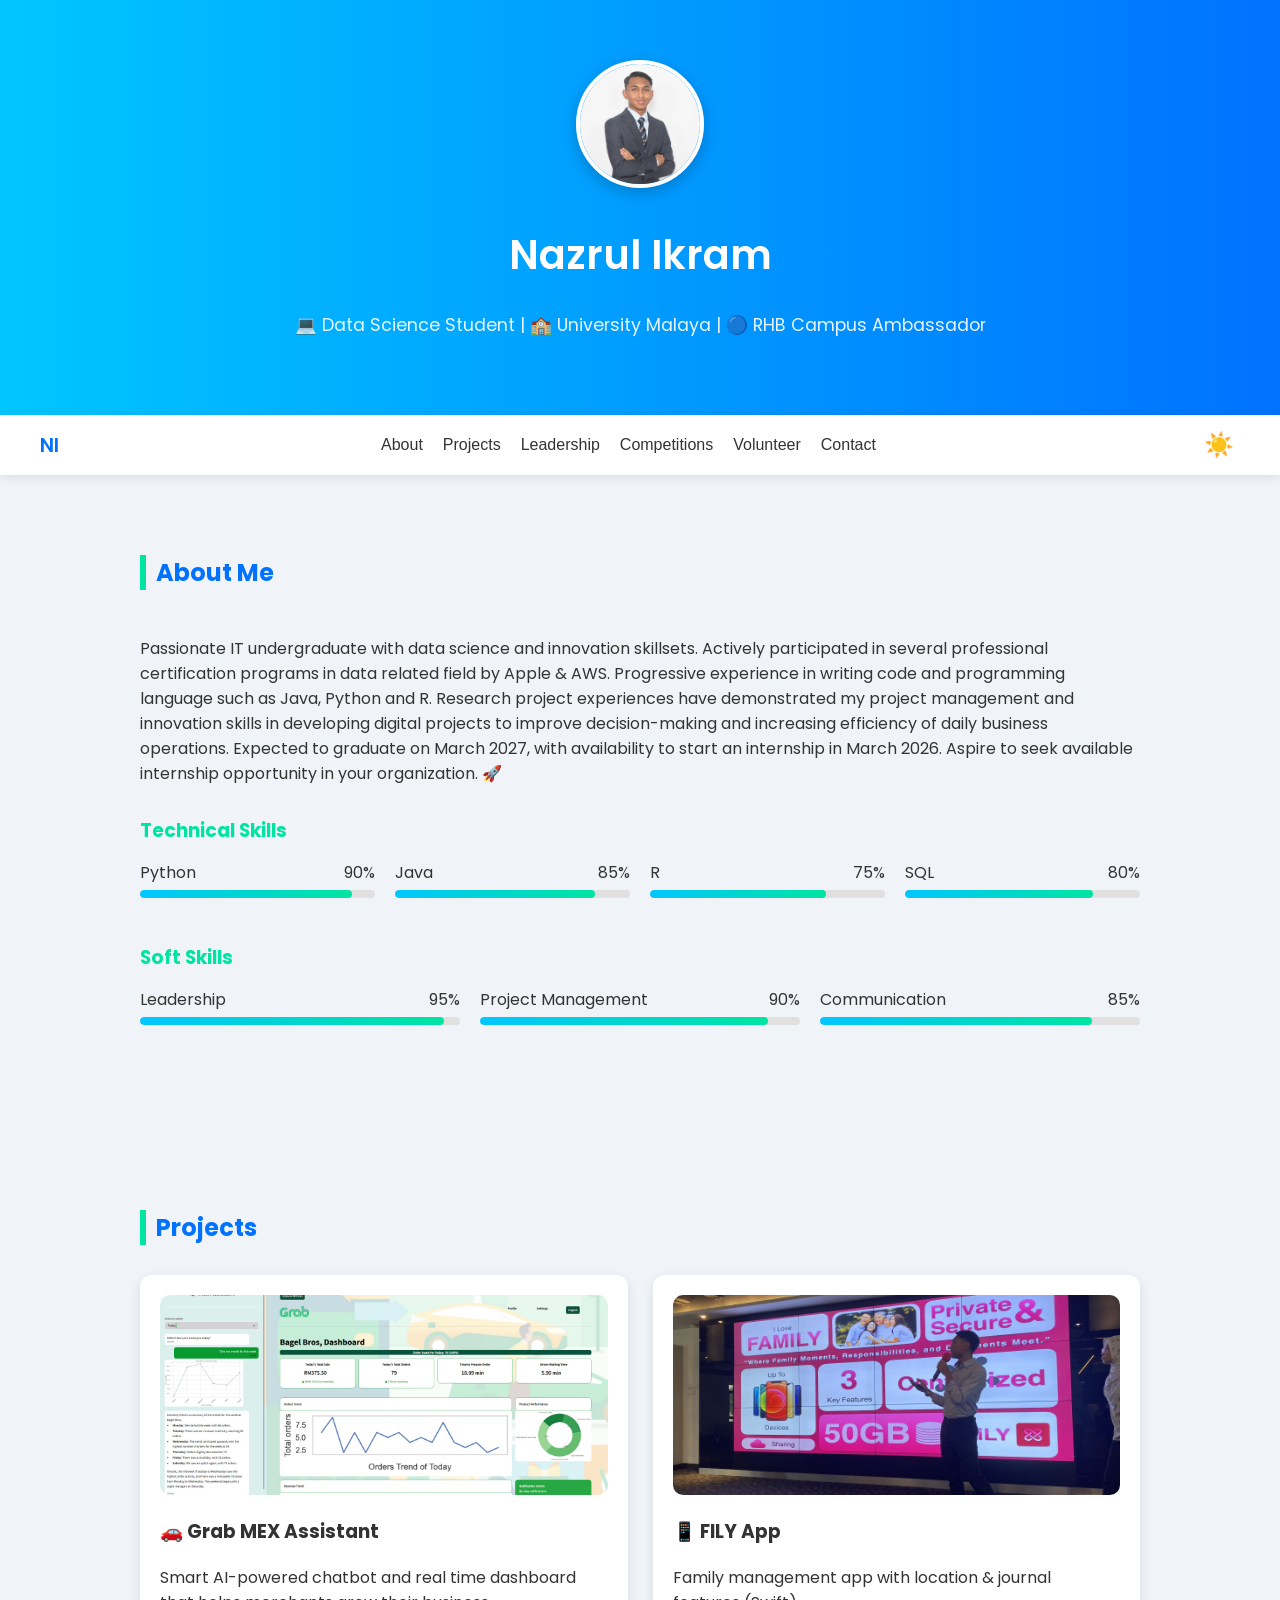
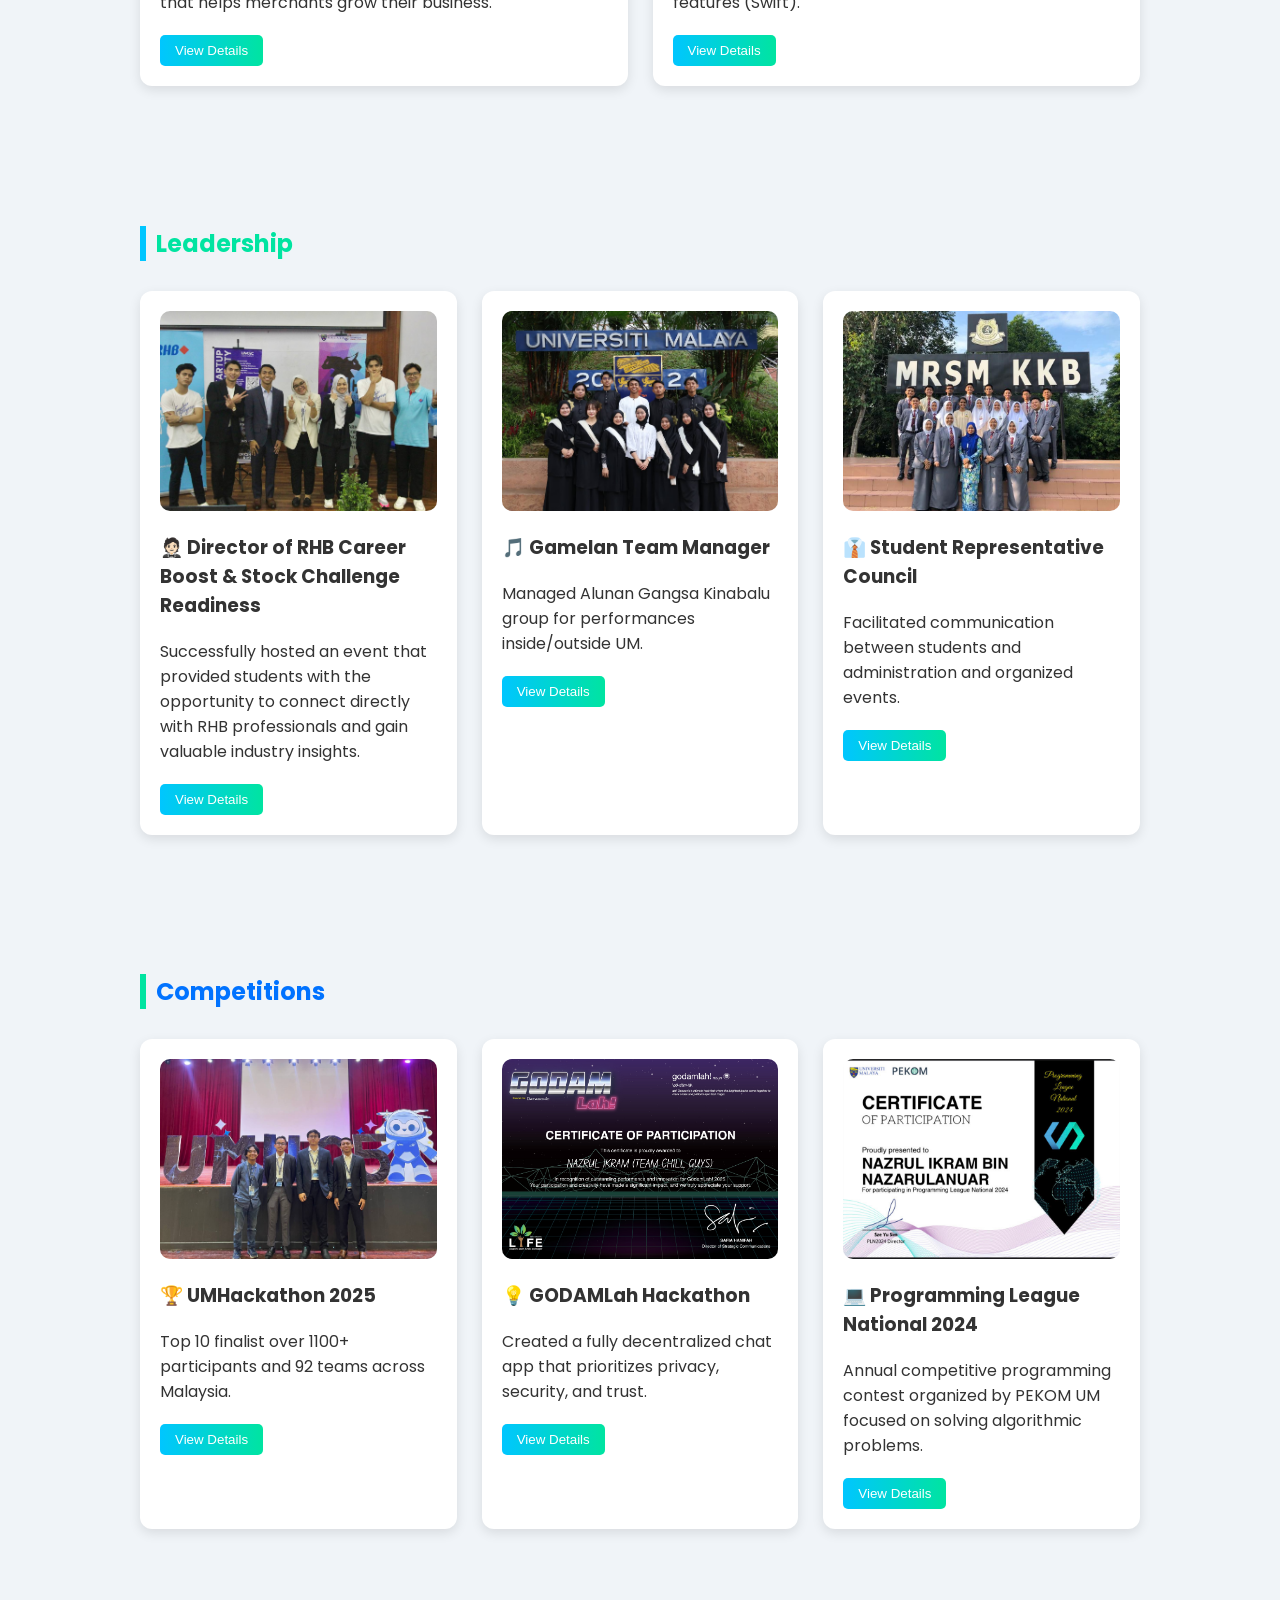
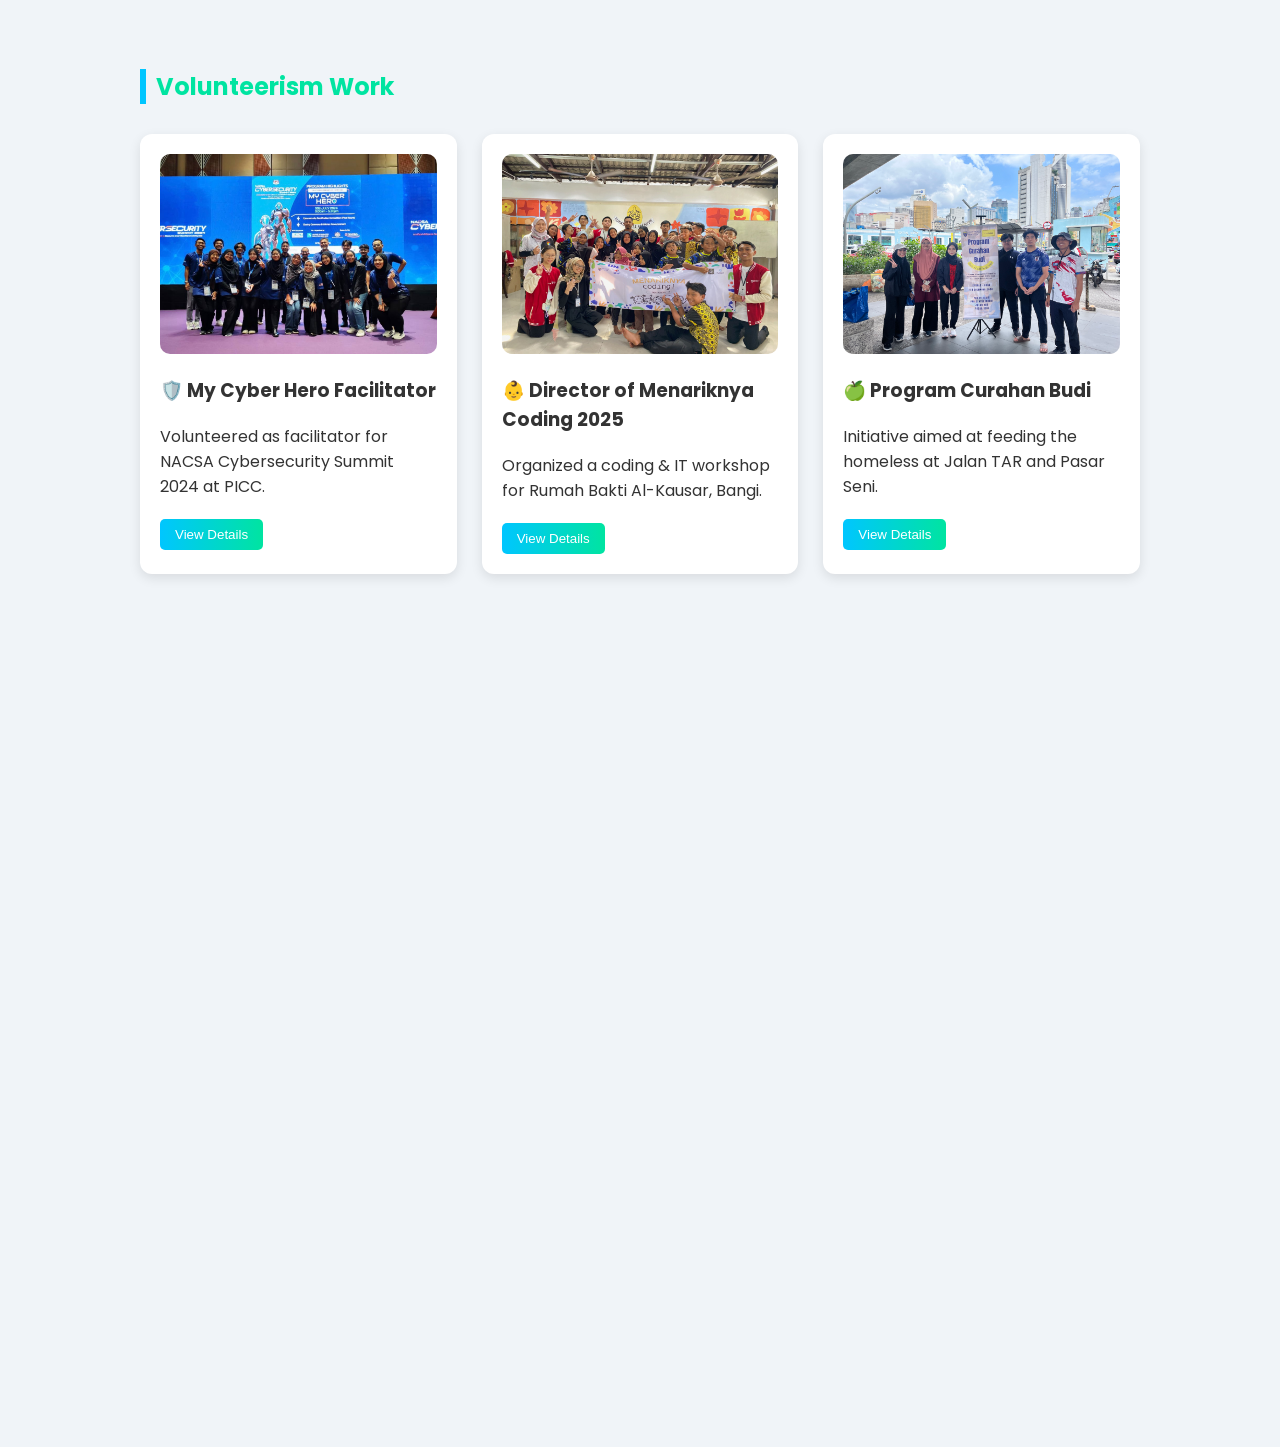
==== commit 13e8ab92: "Update index.html" ====
--- a/index.html
+++ b/index.html
@@ -121,15 +121,8 @@
           <p>Technologies: Swift, Firebase, MapKit</p>
         </div>
       </div>
+      
       <!-- Added a new project card -->
-      <div class="card">
-        <img src="image/photoumhackjpg.jpg" alt="Data Visualization Tool" class="project-img" />
-        <h3>📊 Data Visualization Tool</h3>
-        <p>Interactive dashboard for visualizing complex datasets with customizable charts.</p>
-        <div class="card-overlay">
-          <p>Technologies: D3.js, React, Node.js</p>
-        </div>
-      </div>
     </div>
   </section>
 
@@ -219,14 +212,6 @@
     <p>📧 LinkedIn: <a href="https://www.linkedin.com/in/nazrulikram/" target="_blank">Nazrul Ikram</a></p>
     <p>💻 GitHub: <a href="https://github.com/NazrulIkram" target="_blank">github.com/NazrulIkram</a></p>
     
-    <!-- Added Social Links -->
-    <div class="social-links">
-      <a href="#" class="social-icon">📱</a>
-      <a href="#" class="social-icon">📧</a>
-      <a href="#" class="social-icon">💼</a>
-      <a href="#" class="social-icon">🐦</a>
-    </div>
-  </section>
 
   <footer>
     <p>Made with ❤️ by Nazrul Ikram</p>
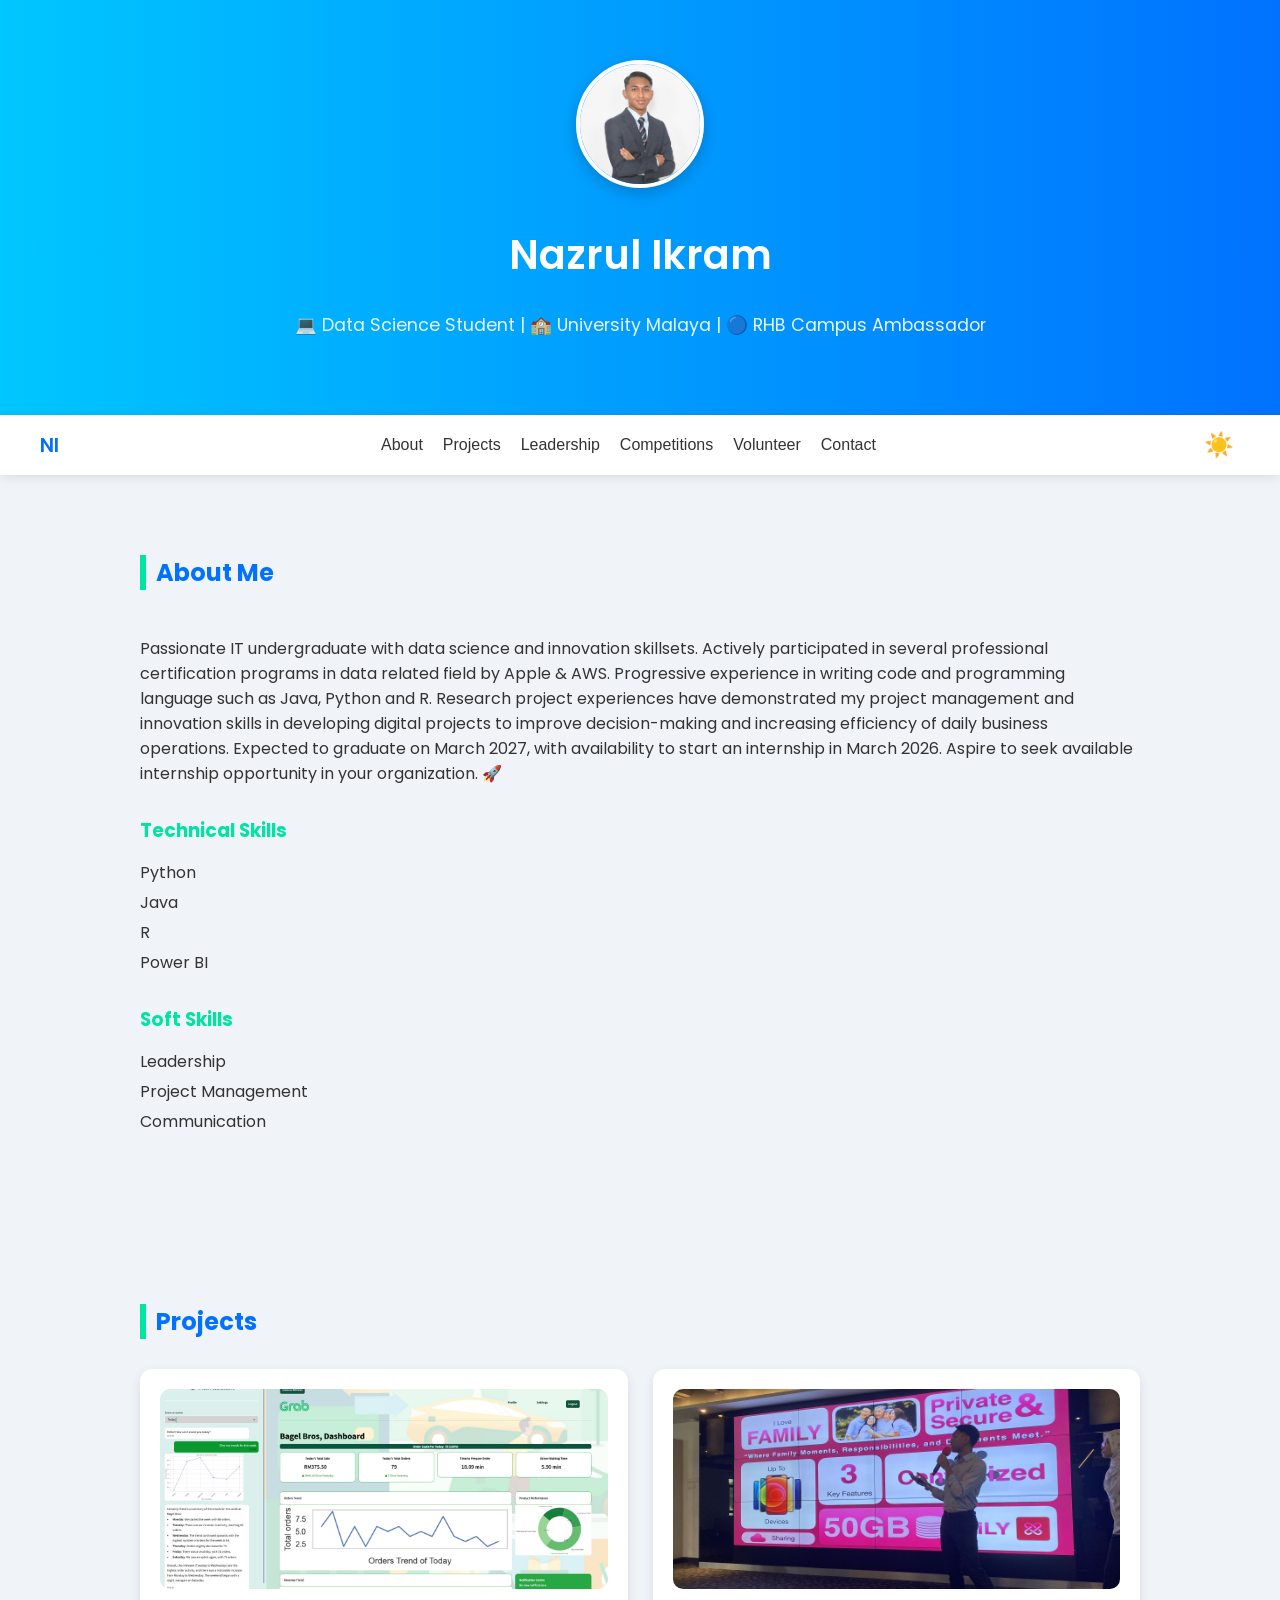
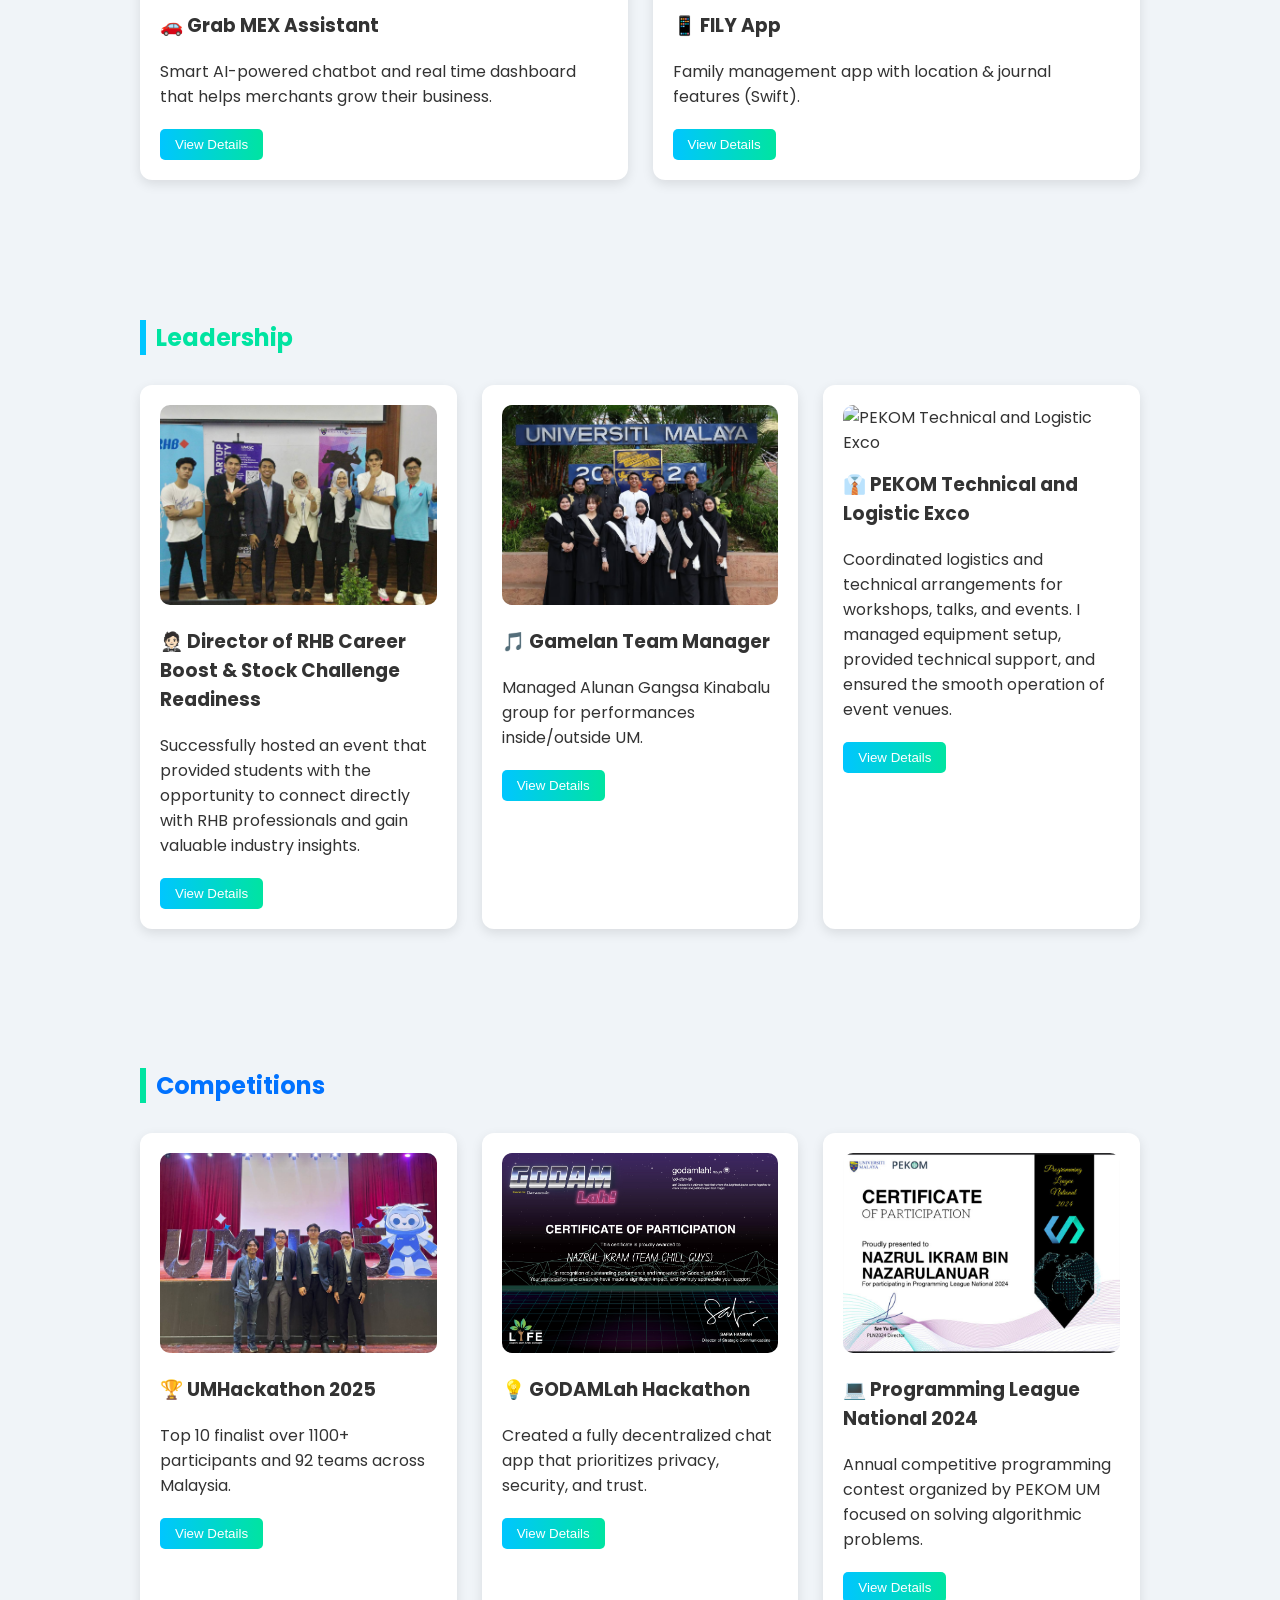
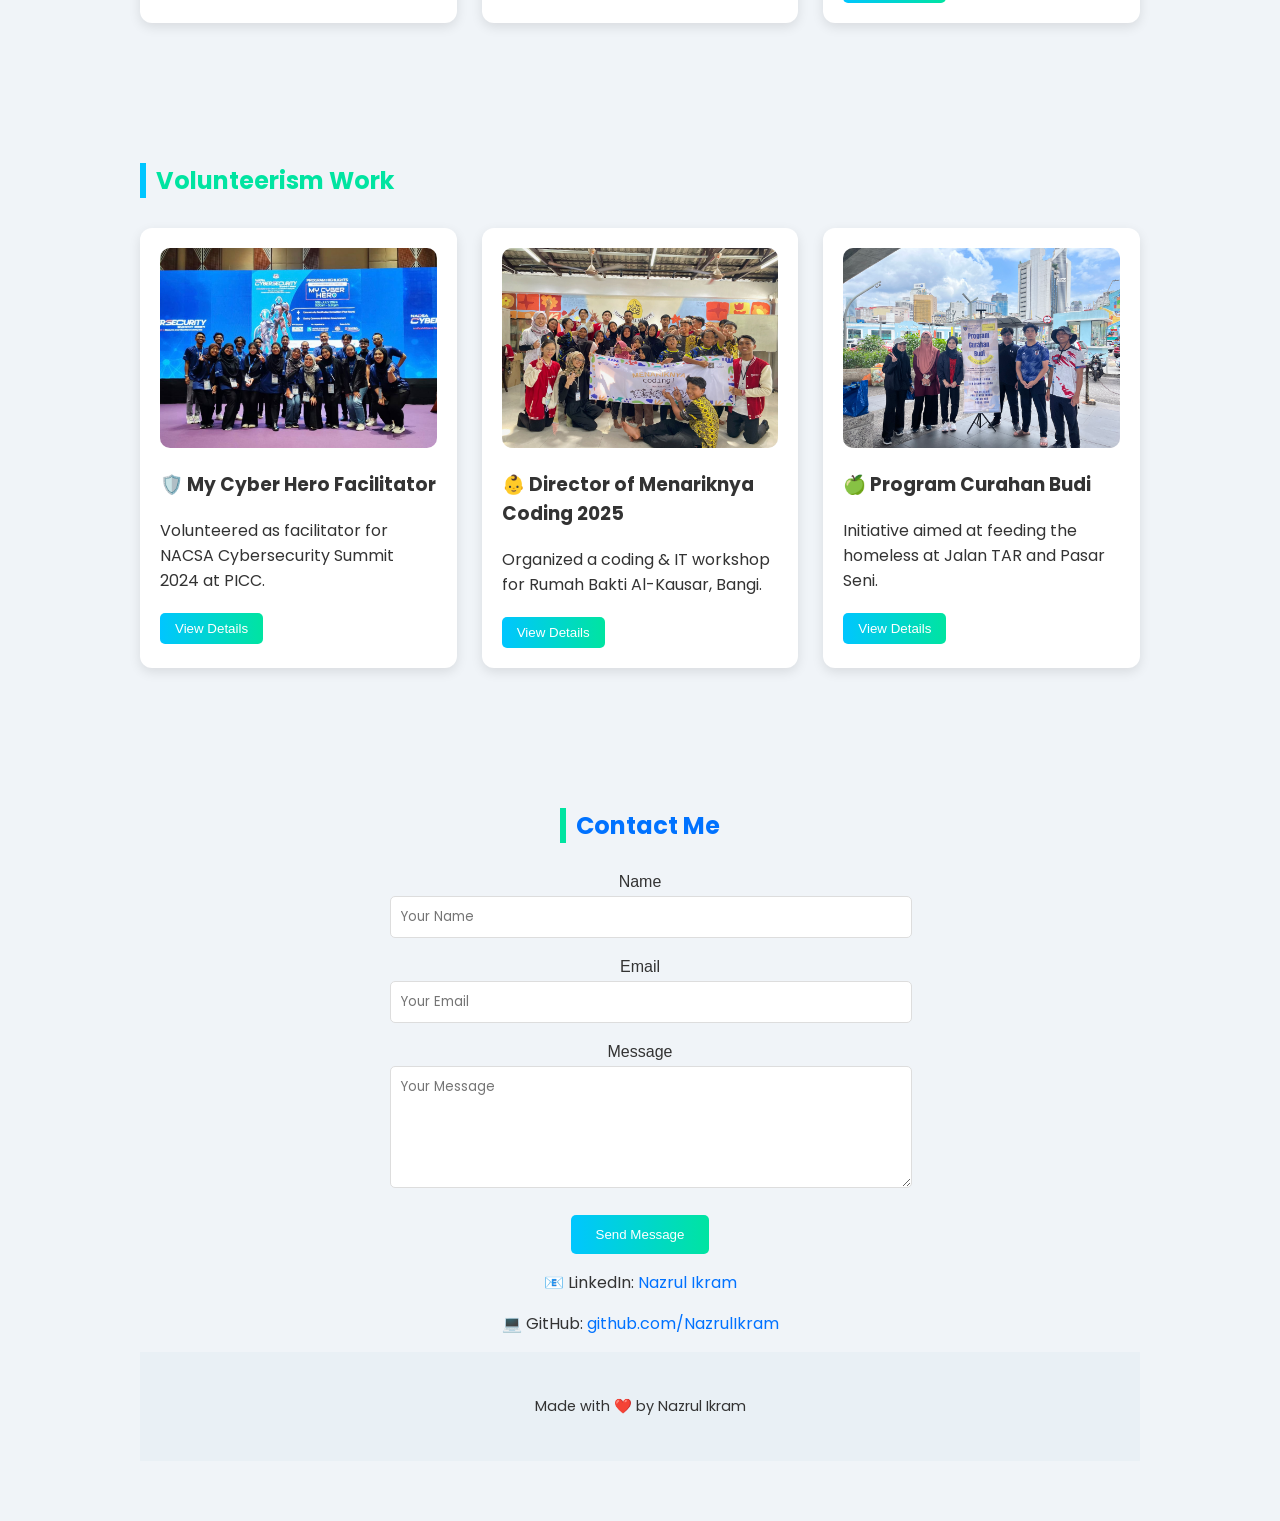
==== commit 1a7d0167: "Update index.html" ====
--- a/index.html
+++ b/index.html
@@ -3,7 +3,7 @@
 <head>
   <meta charset="UTF-8" />
   <meta name="viewport" content="width=device-width, initial-scale=1.0"/>
-  <title>🧑🏻‍🎓Nazrul Ikram|Portfolio</title>
+  <title> Nazrul Ikram|Portfolio</title>
   <link rel="stylesheet" href="style.css" />
   <link href="https://fonts.googleapis.com/css2?family=Poppins:wght@300;600&display=swap" rel="stylesheet">
   <script src="script.js" defer></script>
@@ -25,82 +25,105 @@
     
     <!-- Added Skills Section -->
     <div class="skills">
-      <div class="skill-category">
-        <h3>Technical Skills</h3>
-        <div class="skill-bars">
-          <div class="skill-bar">
-            <div class="skill-info">
-              <span>Python</span>
-              <span>90%</span>
-            </div>
-            <div class="skill-progress">
-              <div class="skill-progress-bar" style="width: 90%"></div>
+        <div class="skill-category">
+          <h3>Technical Skills</h3>
+          <div class="skill-grid">
+            <div class="skill-item">
+              <div class="skill-info">
+                <span>Python</span>
+                <div class="skill-rating">
+                  <span class="dot filled"></span>
+                  <span class="dot filled"></span>
+                  <span class="dot filled"></span>
+                  <span class="dot filled"></span>
+                  <span class="dot"></span>
+                </div>
+              </div>
+            </div>
+            <div class="skill-item">
+              <div class="skill-info">
+                <span>Java</span>
+                <div class="skill-rating">
+                  <span class="dot filled"></span>
+                  <span class="dot filled"></span>
+                  <span class="dot filled"></span>
+                  <span class="dot"></span>
+                  <span class="dot"></span>
+                </div>
+              </div>
+            </div>
+            <div class="skill-item">
+              <div class="skill-info">
+                <span>R</span>
+                <div class="skill-rating">
+                  <span class="dot filled"></span>
+                  <span class="dot filled"></span>
+                  <span class="dot filled"></span>
+                  <span class="dot"></span>
+                  <span class="dot"></span>
+                </div>
+              </div>
+            </div>
+            <div class="skill-item">
+              <div class="skill-info">
+                <span>Power BI</span>
+                <div class="skill-rating">
+                  <span class="dot filled"></span>
+                  <span class="dot filled"></span>
+                  <span class="dot filled"></span>
+                  <span class="dot filled"></span>
+                  <span class="dot"></span>
+                </div>
+              </div>
             </div>
           </div>
-          <div class="skill-bar">
-            <div class="skill-info">
-              <span>Java</span>
-              <span>85%</span>
-            </div>
-            <div class="skill-progress">
-              <div class="skill-progress-bar" style="width: 85%"></div>
+        </div>
+        
+        <div class="skill-category">
+          <h3>Soft Skills</h3>
+          <div class="skill-grid">
+            <div class="skill-item">
+              <div class="skill-info">
+                <span>Leadership</span>
+                <div class="skill-rating">
+                  <span class="dot filled"></span>
+                  <span class="dot filled"></span>
+                  <span class="dot filled"></span>
+                  <span class="dot filled"></span>
+                  <span class="dot"></span>
+                </div>
+              </div>
+            </div>
+            <div class="skill-item">
+              <div class="skill-info">
+                <span>Project Management</span>
+                <div class="skill-rating">
+                  <span class="dot filled"></span>
+                  <span class="dot filled"></span>
+                  <span class="dot filled"></span>
+                  <span class="dot filled"></span>
+                  <span class="dot"></span>
+                </div>
+              </div>
+            </div>
+            <div class="skill-item">
+              <div class="skill-info">
+                <span>Communication</span>
+                <div class="skill-rating">
+                  <span class="dot filled"></span>
+                  <span class="dot filled"></span>
+                  <span class="dot filled"></span>
+                  <span class="dot filled"></span>
+                  <span class="dot"></span>
+                </div>
+              </div>
             </div>
           </div>
-          <div class="skill-bar">
-            <div class="skill-info">
-              <span>R</span>
-              <span>75%</span>
-            </div>
-            <div class="skill-progress">
-              <div class="skill-progress-bar" style="width: 75%"></div>
-            </div>
-          </div>
-          <div class="skill-bar">
-            <div class="skill-info">
-              <span>SQL</span>
-              <span>80%</span>
-            </div>
-            <div class="skill-progress">
-              <div class="skill-progress-bar" style="width: 80%"></div>
-            </div>
-          </div>
-        </div>
-      </div>
-      
-      <div class="skill-category">
-        <h3>Soft Skills</h3>
-        <div class="skill-bars">
-          <div class="skill-bar">
-            <div class="skill-info">
-              <span>Leadership</span>
-              <span>95%</span>
-            </div>
-            <div class="skill-progress">
-              <div class="skill-progress-bar" style="width: 95%"></div>
-            </div>
-          </div>
-          <div class="skill-bar">
-            <div class="skill-info">
-              <span>Project Management</span>
-              <span>90%</span>
-            </div>
-            <div class="skill-progress">
-              <div class="skill-progress-bar" style="width: 90%"></div>
-            </div>
-          </div>
-          <div class="skill-bar">
-            <div class="skill-info">
-              <span>Communication</span>
-              <span>85%</span>
-            </div>
-            <div class="skill-progress">
-              <div class="skill-progress-bar" style="width: 85%"></div>
-            </div>
-          </div>
-        </div>
-      </div>
-    </div>
-  </section>
+        </div>
+      </div>
+    </div>
+  </section>
+  
 
   <section class="projects">
     <h2>Projects</h2>
@@ -110,7 +133,7 @@
         <h3>🚗 Grab MEX Assistant</h3>
         <p>Smart AI-powered chatbot and real time dashboard that helps merchants grow their business.</p>
         <div class="card-overlay">
-          <p>Technologies: Python, TensorFlow, React</p>
+          <p>Technologies: Python, Streamlit, OpenAI</p>
         </div>
       </div>
       <div class="card">
@@ -140,9 +163,9 @@
         <p>Managed Alunan Gangsa Kinabalu group for performances inside/outside UM.</p>
       </div>
       <div class="card">
-        <img src="image/srckkb.jpg" alt="SRC MRSM KKB" class="project-img" />
-        <h3>👔 Student Representative Council</h3>
-        <p>Facilitated communication between students and administration and organized events.</p>
+        <img src="image/kl20.jpg" alt="PEKOM Technical and Logistic Exco" class="project-img" />
+        <h3>👔 PEKOM Technical and Logistic Exco</h3>
+        <p>Coordinated logistics and technical arrangements for workshops, talks, and events. I managed equipment setup, provided technical support, and ensured the smooth operation of event venues.</p>
       </div>
     </div>
   </section>
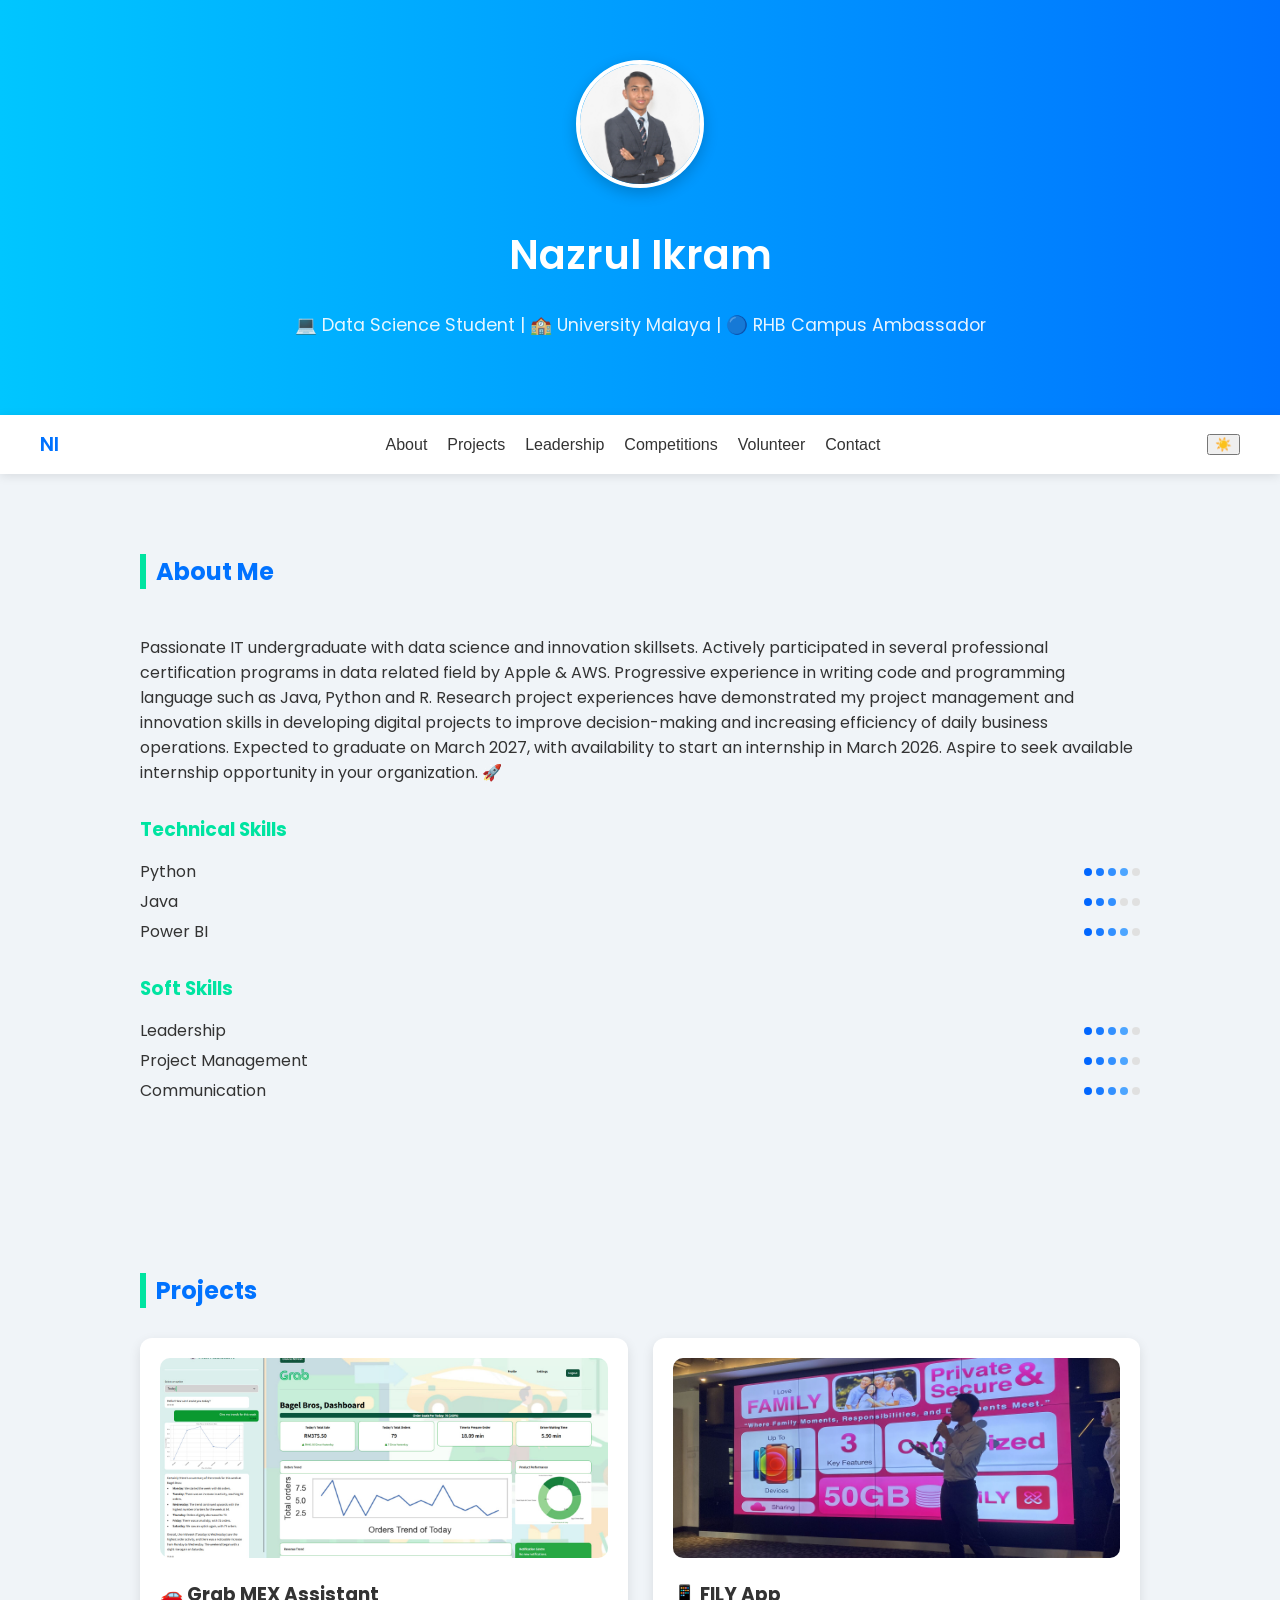
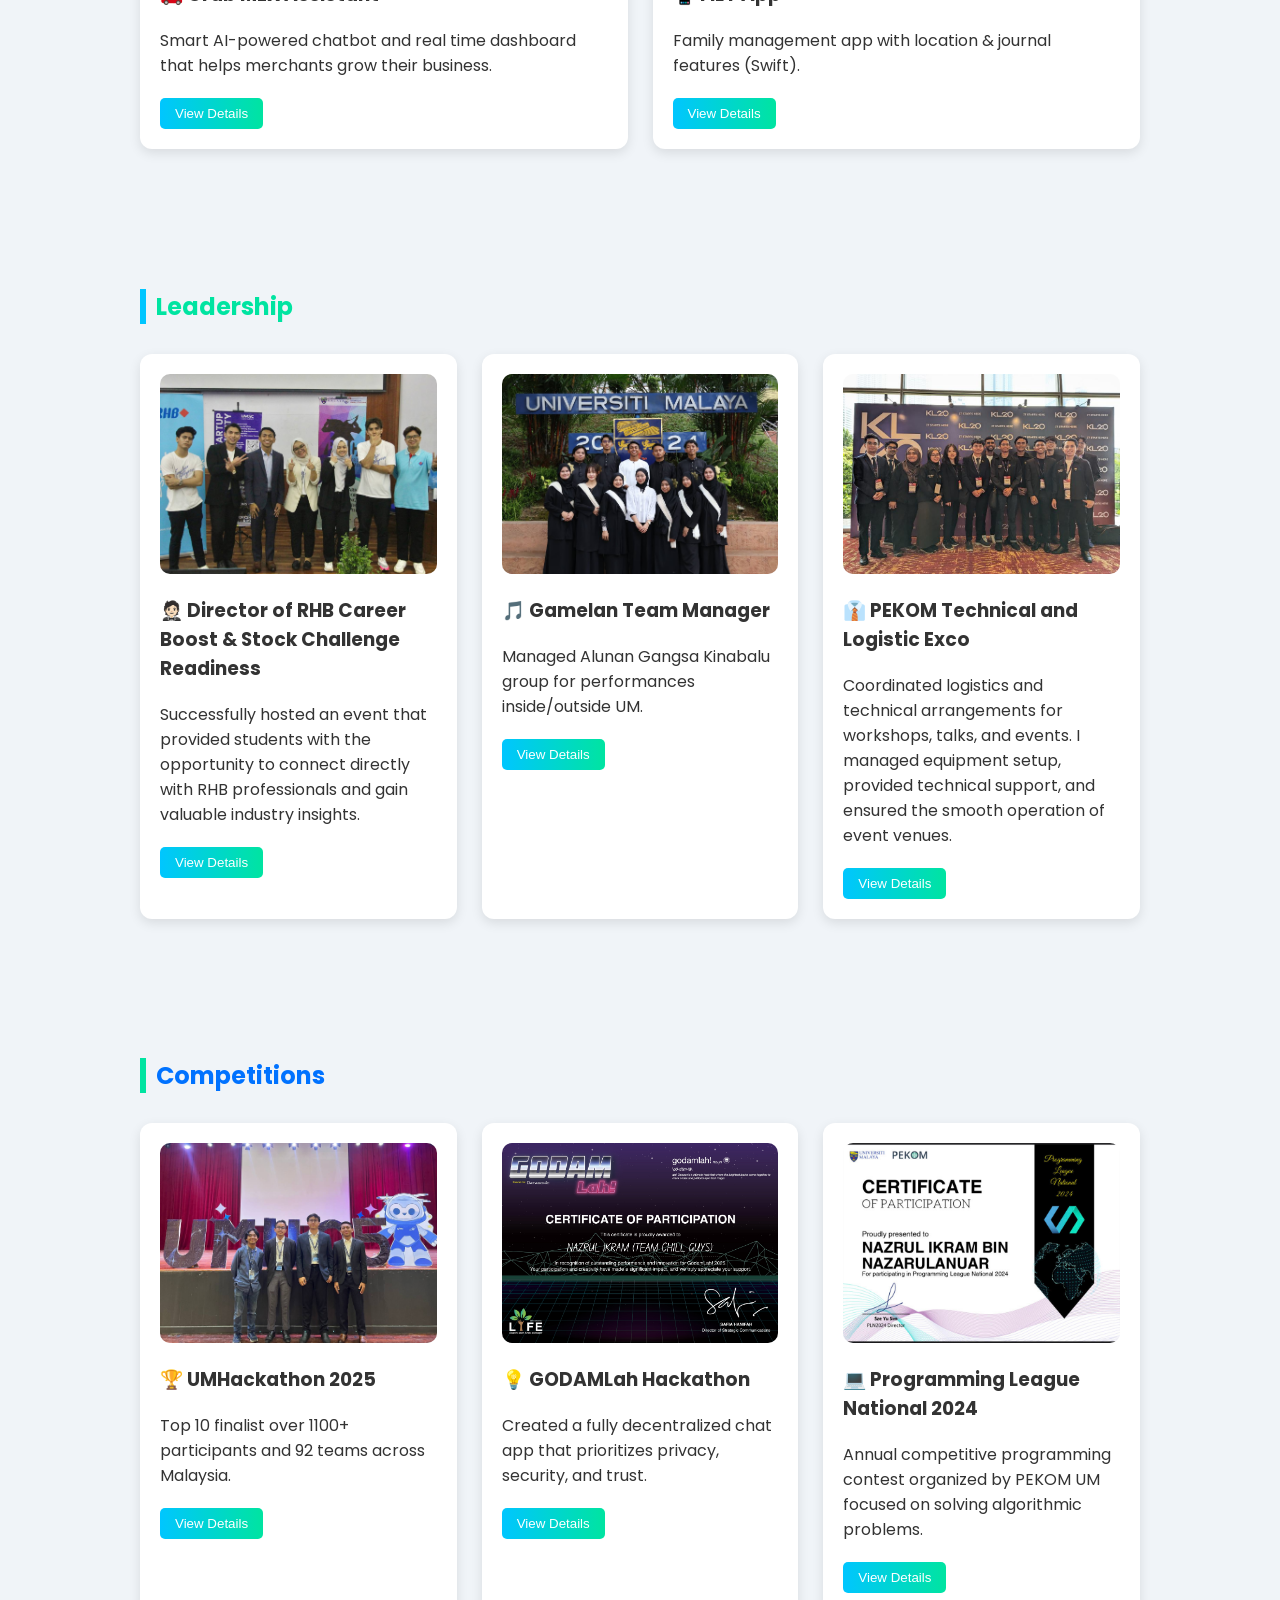
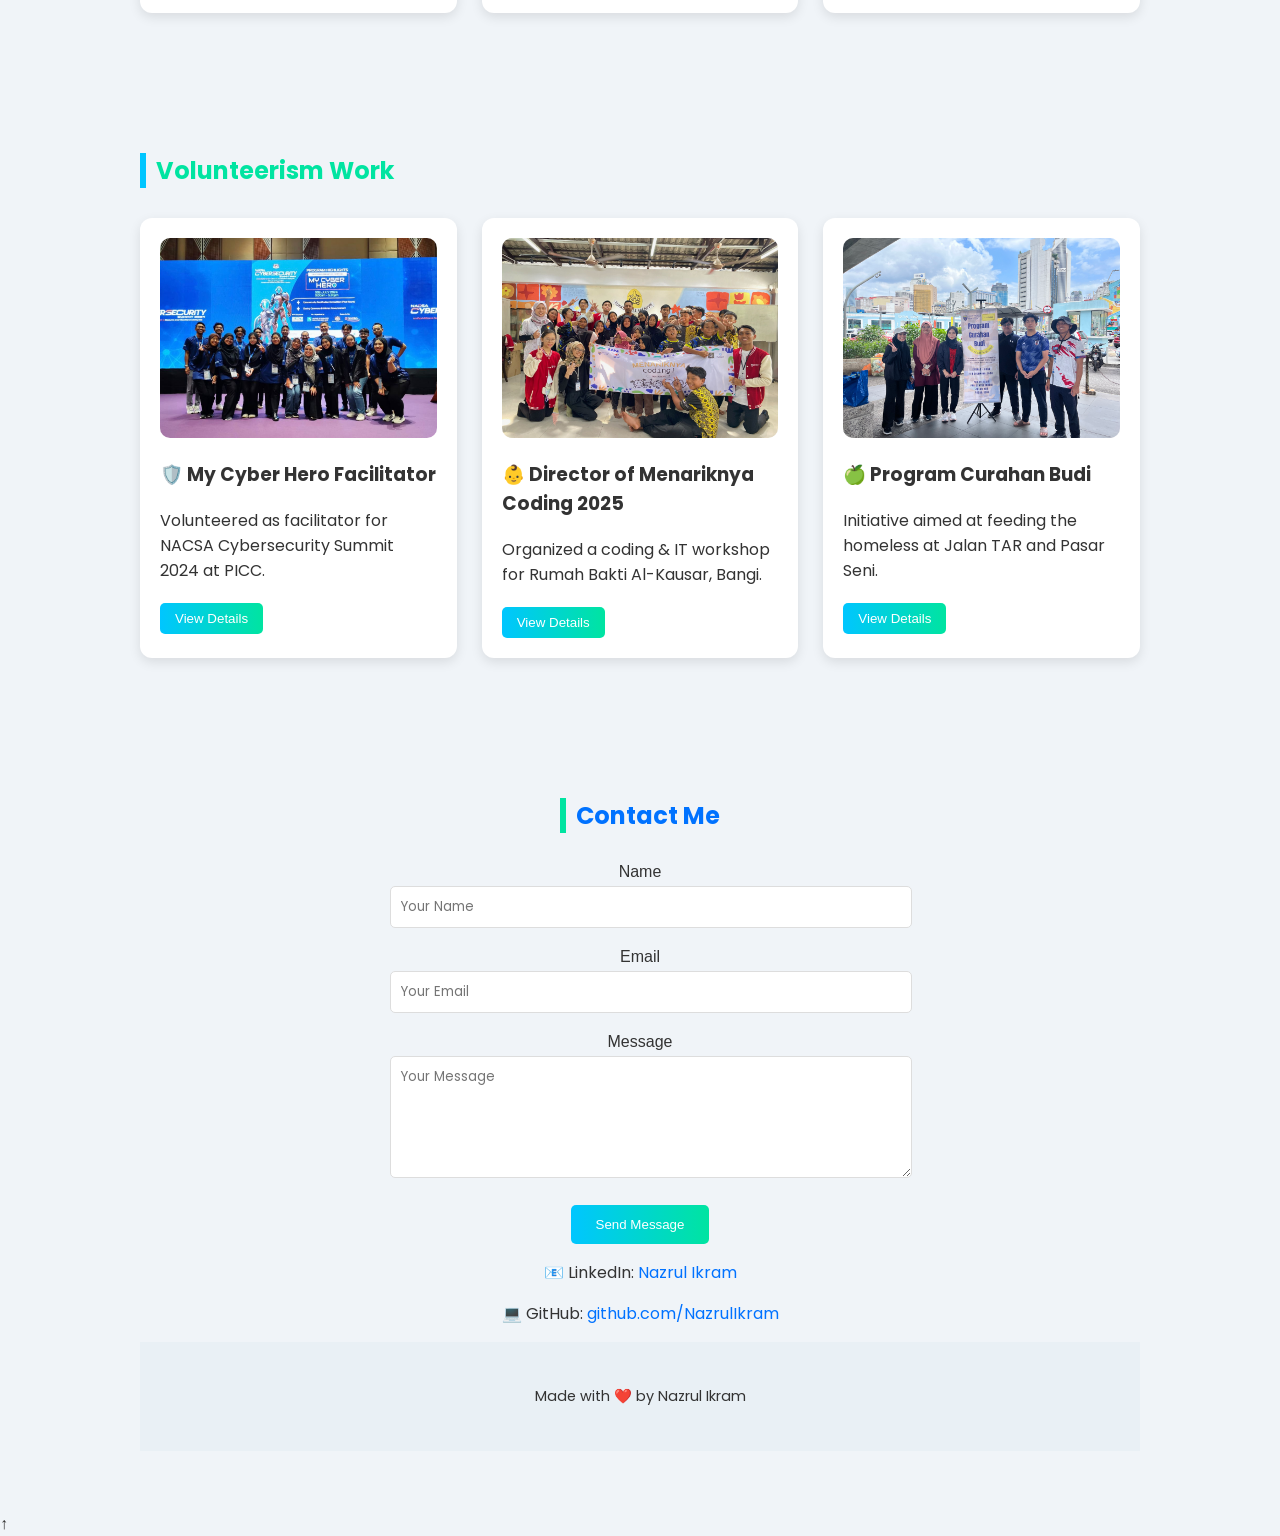
==== commit d5e3f20e: "Update index.html" ====
--- a/index.html
+++ b/index.html
@@ -23,11 +23,12 @@
       Passionate IT undergraduate with data science and innovation skillsets. Actively participated in several professional certification programs in data related field by Apple & AWS. Progressive experience in writing code and programming language such as Java, Python and R. Research project experiences have demonstrated my project management and innovation skills in developing digital projects to improve decision-making and increasing efficiency of daily business operations. Expected to graduate on March 2027, with availability to start an internship in March 2026. Aspire to seek available internship opportunity in your organization. 🚀
     </p>
     
-    <!-- Added Skills Section -->
+    <!-- Updated Skills Section with reordered skills -->
     <div class="skills">
         <div class="skill-category">
           <h3>Technical Skills</h3>
           <div class="skill-grid">
+            <!-- Python 4/5 -->
             <div class="skill-item">
               <div class="skill-info">
                 <span>Python</span>
@@ -40,6 +41,7 @@
                 </div>
               </div>
             </div>
+            <!-- Java 3/5 -->
             <div class="skill-item">
               <div class="skill-info">
                 <span>Java</span>
@@ -52,18 +54,7 @@
                 </div>
               </div>
             </div>
-            <div class="skill-item">
-              <div class="skill-info">
-                <span>R</span>
-                <div class="skill-rating">
-                  <span class="dot filled"></span>
-                  <span class="dot filled"></span>
-                  <span class="dot filled"></span>
-                  <span class="dot"></span>
-                  <span class="dot"></span>
-                </div>
-              </div>
-            </div>
+            <!-- Power BI 4/5 -->
             <div class="skill-item">
               <div class="skill-info">
                 <span>Power BI</span>
--- a/style.css
+++ b/style.css
@@ -1,3 +1,5 @@
+/* Updated CSS with fixed theme toggle and skill fraction styling */
+
 body {
   margin: 0;
   font-family: 'Poppins', sans-serif;
@@ -161,22 +163,41 @@
   color: #00e4a1;
 }
 
-.theme-toggle {
-  background: none;
+/* Fixed Theme Toggle Button (replacing back-to-top) */
+.fixed-theme-toggle {
+  position: fixed;
+  bottom: 20px;
+  right: 20px;
+  width: 50px;
+  height: 50px;
+  background: linear-gradient(to right, #00c6ff, #00e4a1);
+  color: white;
   border: none;
+  border-radius: 50%;
+  display: flex;
+  justify-content: center;
+  align-items: center;
   cursor: pointer;
   font-size: 1.5rem;
-  color: #333;
-  transition: transform 0.3s ease, color 0.3s ease;
-}
-
-body.dark-mode .theme-toggle {
-  color: #f0f4f8;
-}
-
-.theme-toggle:hover {
-  transform: rotate(30deg);
-  color: #00e4a1;
+  box-shadow: 0 4px 12px rgba(0,0,0,0.2);
+  z-index: 999;
+  transition: transform 0.3s ease, box-shadow 0.3s ease;
+}
+
+.fixed-theme-toggle:hover {
+  transform: translateY(-5px);
+  box-shadow: 0 6px 16px rgba(0,0,0,0.3);
+}
+
+body.dark-mode .fixed-theme-toggle {
+  background: linear-gradient(to right, #00c6ff, #00e4a1);
+}
+
+/* Hide the original theme toggle in the navbar on mobile */
+@media (max-width: 768px) {
+  .navbar .theme-toggle {
+    display: none;
+  }
 }
 
 .mobile-menu-btn {
@@ -487,35 +508,6 @@
 
 body.dark-mode footer {
   background: #1a1a1a;
-}
-
-.back-to-top {
-  position: fixed;
-  bottom: 20px;
-  right: 20px;
-  width: 40px;
-  height: 40px;
-  background: linear-gradient(to right, #00c6ff, #00e4a1);
-  color: white;
-  border-radius: 50%;
-  display: flex;
-  justify-content: center;
-  align-items: center;
-  cursor: pointer;
-  opacity: 0;
-  transform: translateY(20px);
-  transition: opacity 0.3s ease, transform 0.3s ease;
-  box-shadow: 0 2px 10px rgba(0,0,0,0.2);
-  z-index: 999;
-}
-
-.back-to-top.visible {
-  opacity: 1;
-  transform: translateY(0);
-}
-
-.back-to-top:hover {
-  transform: translateY(-5px);
 }
 
 /* Modal styles */
@@ -634,6 +626,25 @@
   display: flex;
   justify-content: space-between;
   margin-bottom: 5px;
+  align-items: center;
+}
+
+/* Skill fraction styling */
+.skill-fraction {
+  background: linear-gradient(to right, #00c6ff, #00e4a1);
+  -webkit-background-clip: text;
+  -webkit-text-fill-color: transparent;
+  background-clip: text;
+  font-weight: 600;
+  margin-left: 5px;
+  font-size: 0.85em;
+}
+
+body.dark-mode .skill-fraction {
+  background: linear-gradient(to right, #00c6ff, #00e4a1);
+  -webkit-background-clip: text;
+  -webkit-text-fill-color: transparent;
+  background-clip: text;
 }
 
 .skill-progress {
@@ -659,6 +670,37 @@
 .skill-progress-bar.animate {
   transform: scaleX(1);
 }
+
+/* Skill Rating (Dots) */
+.skill-rating {
+  display: flex;
+  gap: 0.25rem;
+}
+
+.dot {
+  width: 8px;
+  height: 8px;
+  border-radius: 50%;
+  background-color: #e0e0e0;
+  transition: all 0.3s ease;
+}
+
+.about .dot.filled:nth-child(1) { background-color: #0066FF; }
+.about .dot.filled:nth-child(2) { background-color: #1A7BFF; }
+.about .dot.filled:nth-child(3) { background-color: #3390FF; }
+.about .dot.filled:nth-child(4) { background-color: #4DA5FF; }
+.about .dot.filled:nth-child(5) { background-color: #66BAFF; }
+
+body.dark-mode .dot {
+  background-color: #333;
+}
+
+body.dark-mode .about .dot.filled:nth-child(1) { background-color: #0055D6; }
+body.dark-mode .about .dot.filled:nth-child(2) { background-color: #1A6AE6; }
+body.dark-mode .about .dot.filled:nth-child(3) { background-color: #337FFF; }
+body.dark-mode .about .dot.filled:nth-child(4) { background-color: #4D94FF; }
+body.dark-mode .about .dot.filled:nth-child(5) { background-color: #66A9FF; }
+
 
 /* Timeline for experience */
 .timeline {
@@ -794,6 +836,14 @@
   .timeline-item:nth-child(even)::after {
     left: 30px;
   }
+  
+  /* Ensure fixed theme toggle is visible on mobile */
+  .fixed-theme-toggle {
+    bottom: 15px;
+    right: 15px;
+    width: 45px;
+    height: 45px;
+  }
 }
 
 /* Animations */
@@ -829,16 +879,12 @@
   left: 0;
   width: 100%;
   height: 100%;
-  background: #f0f4f8;
+  background: #121212; /* Dark background for loader to match dark mode default */
   display: flex;
   justify-content: center;
   align-items: center;
   z-index: 9999;
   transition: opacity 0.5s ease, visibility 0.5s ease;
-}
-
-body.dark-mode .loader {
-  background: #121212;
 }
 
 .loader.hidden {
